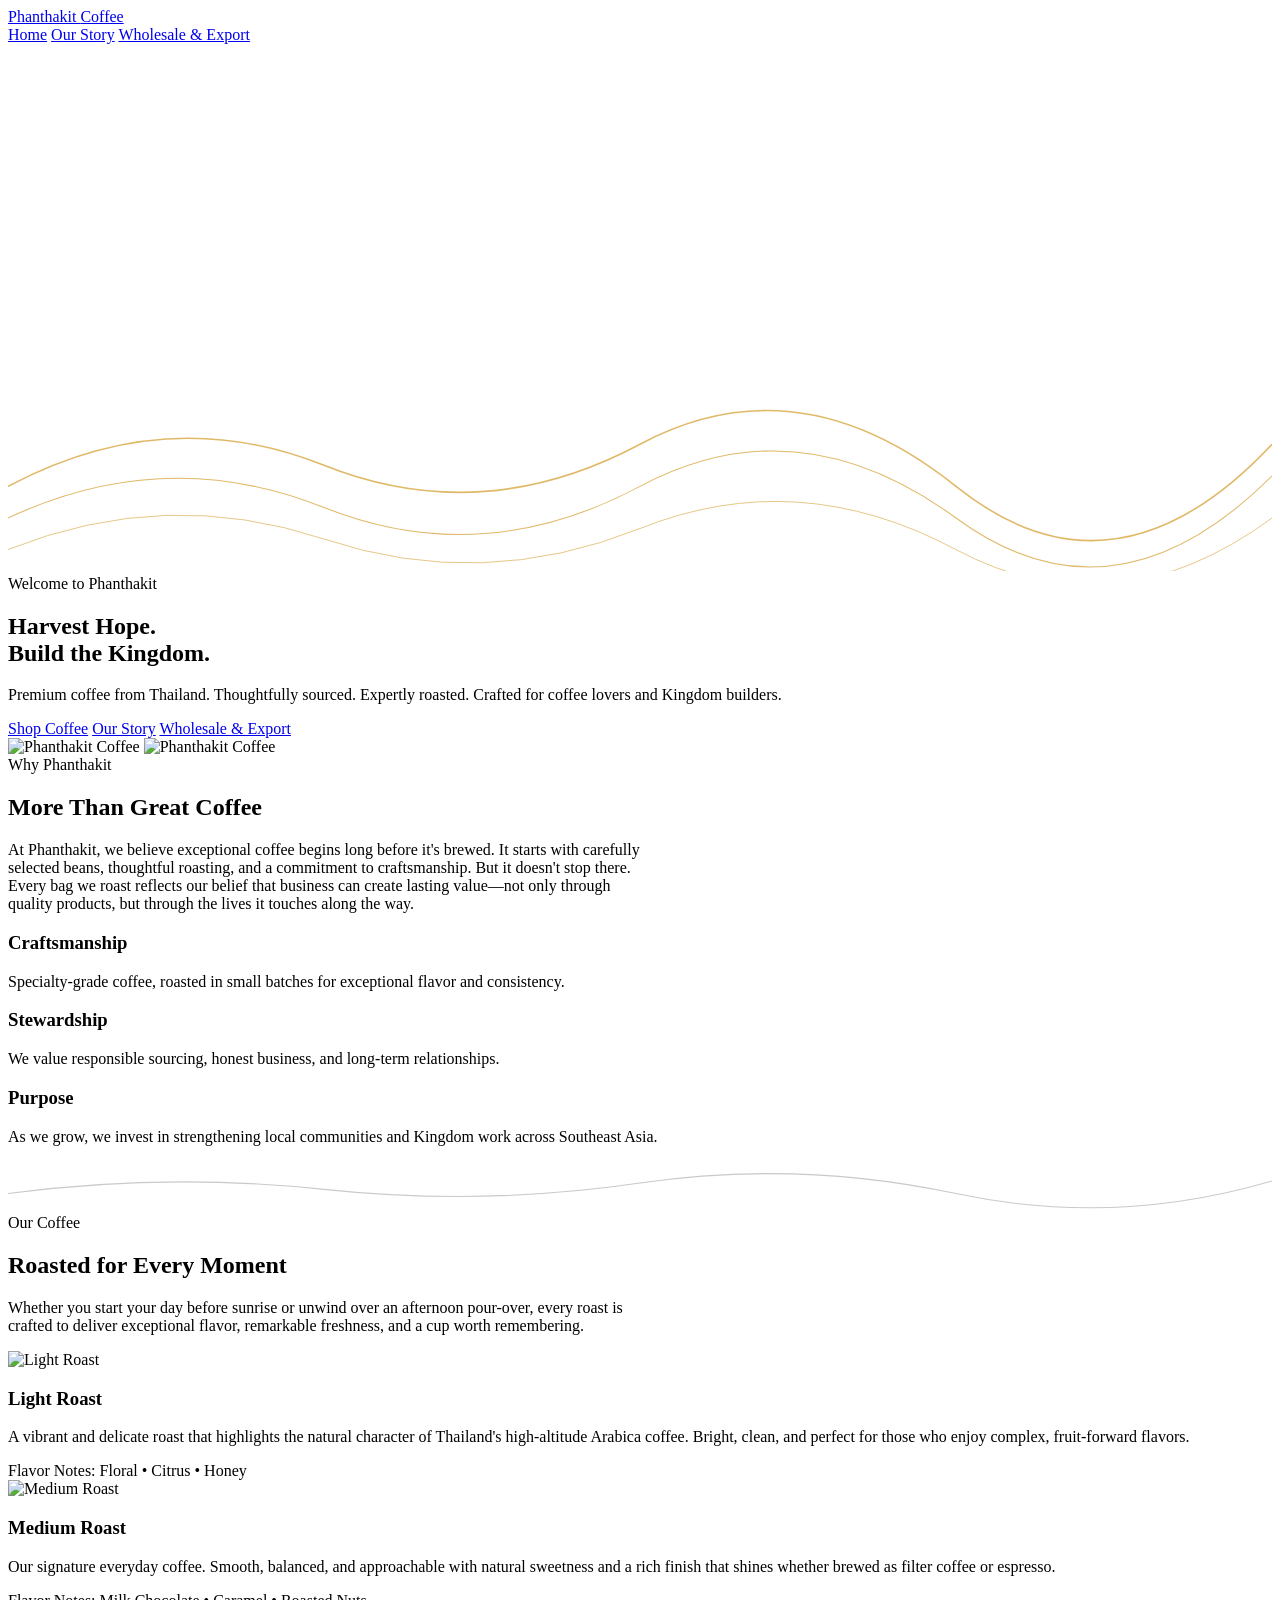
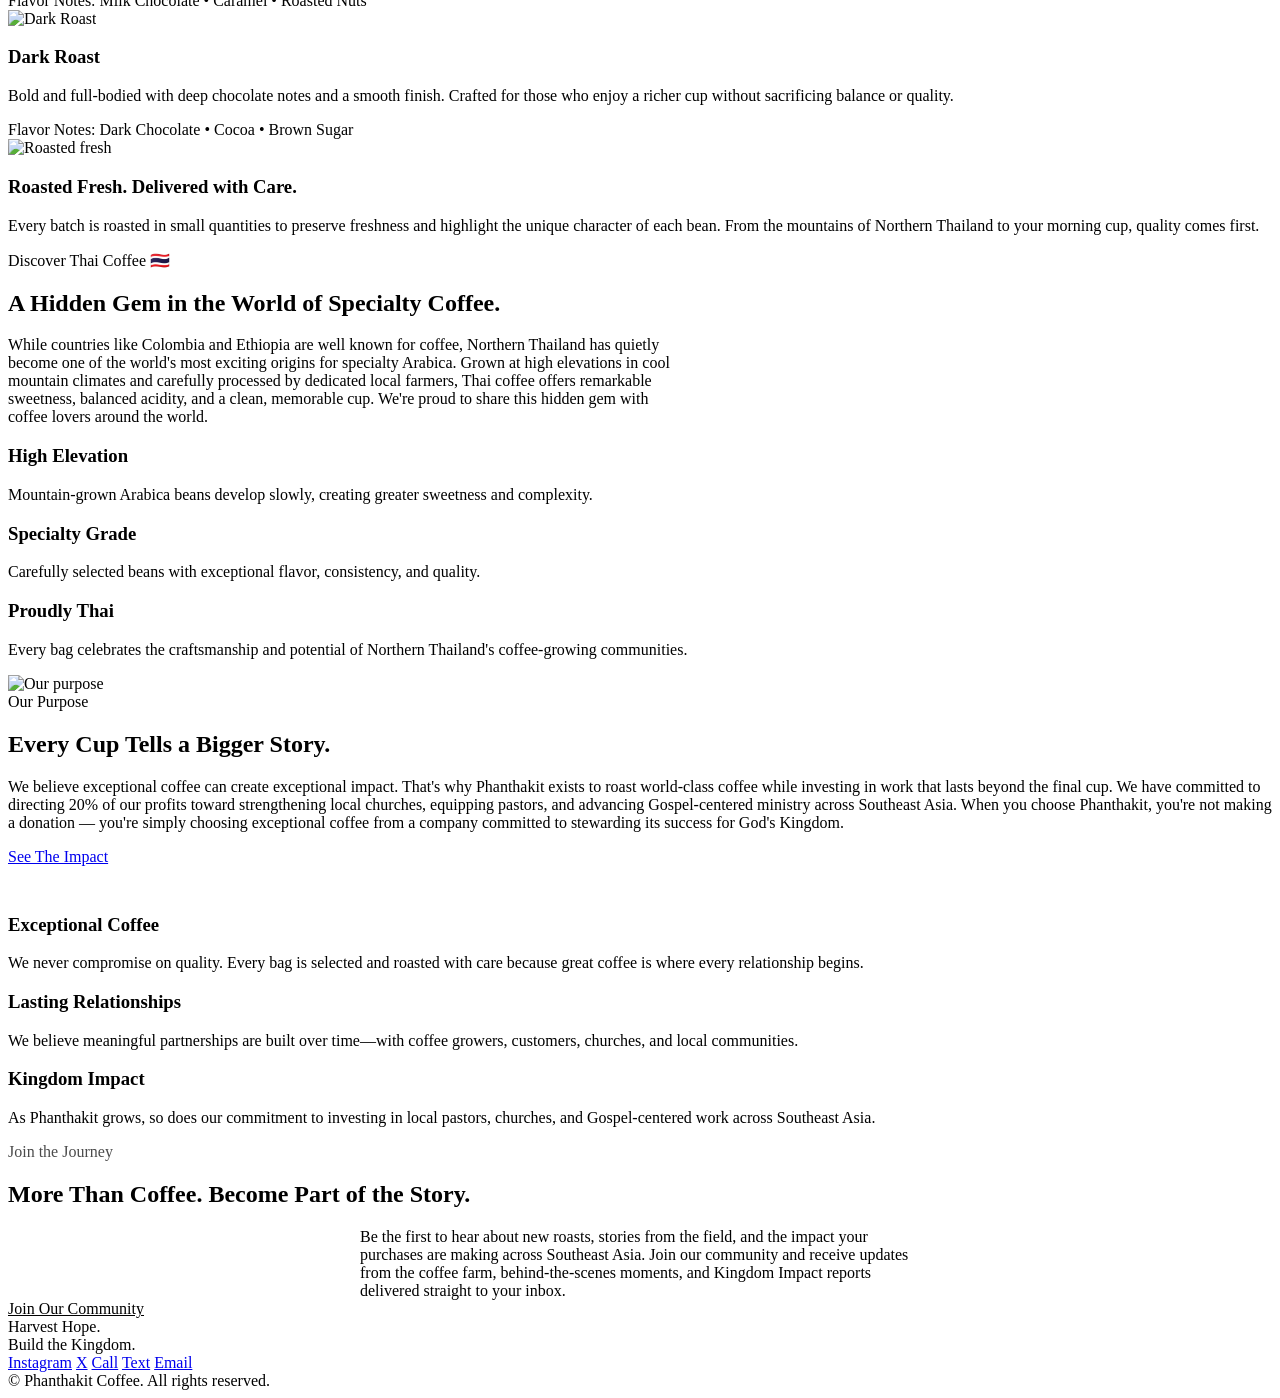
==== index.html @ d27e74a3 "Create index.html" ====
<!DOCTYPE html>
<html lang="en">
<head>
<meta charset="UTF-8">
<meta name="viewport" content="width=device-width, initial-scale=1.0">
<title>Phanthakit Coffee — Harvest Hope. Build the Kingdom.</title>
<meta name="description" content="A Chiangmai business built to support farmers, serve quality products and give back through missions.">
<link rel="stylesheet" href="style.css">
</head>
<body>

<header class="site-header">
  <div class="nav-inner">
    <a href="index.html" class="brand">Phanthakit <span>Coffee</span></a>
    <nav class="primary-nav">
      <a href="index.html" class="active">Home</a>
      <a href="story.html">Our Story</a>
      <a href="wholesale.html">Wholesale &amp; Export</a>
    </nav>
  </div>
</header>

<section class="hero">
  <svg class="hero-contours" viewBox="0 0 1200 500" preserveAspectRatio="none" aria-hidden="true">
    <path d="M0 420 Q150 340 300 400 T600 380 T900 420 T1200 380" fill="none" stroke="#e0b968" stroke-width="1.5"/>
    <path d="M0 450 Q150 380 300 440 T600 420 T900 450 T1200 410" fill="none" stroke="#e0b968" stroke-width="1"/>
    <path d="M0 480 Q150 420 300 470 T600 460 T900 480 T1200 450" fill="none" stroke="#e0b968" stroke-width="0.75"/>
  </svg>
  <div class="hero-inner">
    <span class="eyebrow">Welcome to Phanthakit</span>
    <h1>Harvest Hope.<br>Build the Kingdom.</h1>
    <p class="lede">Premium coffee from Thailand. Thoughtfully sourced. Expertly roasted. Crafted for coffee lovers and Kingdom builders.</p>
    <div class="btn-row">
      <a href="#" class="btn btn-primary">Shop Coffee</a>
      <a href="story.html" class="btn btn-outline">Our Story</a>
      <a href="wholesale.html" class="btn btn-outline">Wholesale &amp; Export</a>
    </div>
  </div>
</section>

<div class="hero-gallery">
  <img src="https://phanthakitcoffee.carrd.co/assets/images/image04.jpg?v=8a4a3885" alt="Phanthakit Coffee">
  <img src="https://phanthakitcoffee.carrd.co/assets/images/image03.jpg?v=8a4a3885" alt="Phanthakit Coffee">
</div>

<section class="section">
  <span class="eyebrow">Why Phanthakit</span>
  <h2>More Than Great Coffee</h2>
  <p style="max-width:640px">At Phanthakit, we believe exceptional coffee begins long before it's brewed. It starts with carefully selected beans, thoughtful roasting, and a commitment to craftsmanship. But it doesn't stop there. Every bag we roast reflects our belief that business can create lasting value&mdash;not only through quality products, but through the lives it touches along the way.</p>
  <div class="feature-grid">
    <div class="feature">
      <h3>Craftsmanship</h3>
      <p>Specialty-grade coffee, roasted in small batches for exceptional flavor and consistency.</p>
    </div>
    <div class="feature">
      <h3>Stewardship</h3>
      <p>We value responsible sourcing, honest business, and long-term relationships.</p>
    </div>
    <div class="feature">
      <h3>Purpose</h3>
      <p>As we grow, we invest in strengthening local communities and Kingdom work across Southeast Asia.</p>
    </div>
  </div>
</section>

<div class="contour-divider">
  <svg viewBox="0 0 1200 46" preserveAspectRatio="none" aria-hidden="true">
    <path d="M0 30 Q150 10 300 26 T600 20 T900 30 T1200 18" fill="none" stroke="#1f3328" stroke-width="1" opacity="0.25"/>
  </svg>
</div>

<section class="section--dark">
  <div class="inner">
    <span class="eyebrow">Our Coffee</span>
    <h2>Roasted for Every Moment</h2>
    <p style="max-width:640px">Whether you start your day before sunrise or unwind over an afternoon pour-over, every roast is crafted to deliver exceptional flavor, remarkable freshness, and a cup worth remembering.</p>

    <div class="roast-list">
      <div class="roast-card">
        <div class="roast-img"><img src="https://phanthakitcoffee.carrd.co/assets/images/image01.jpg?v=8a4a3885" alt="Light Roast"></div>
        <div>
          <h3>Light Roast</h3>
          <p>A vibrant and delicate roast that highlights the natural character of Thailand's high-altitude Arabica coffee. Bright, clean, and perfect for those who enjoy complex, fruit-forward flavors.</p>
          <span class="roast-notes">Flavor Notes: Floral &bull; Citrus &bull; Honey</span>
        </div>
      </div>

      <div class="roast-card">
        <div class="roast-img"><img src="https://phanthakitcoffee.carrd.co/assets/images/image02.jpg?v=8a4a3885" alt="Medium Roast"></div>
        <div>
          <h3>Medium Roast</h3>
          <p>Our signature everyday coffee. Smooth, balanced, and approachable with natural sweetness and a rich finish that shines whether brewed as filter coffee or espresso.</p>
          <span class="roast-notes">Flavor Notes: Milk Chocolate &bull; Caramel &bull; Roasted Nuts</span>
        </div>
      </div>

      <div class="roast-card">
        <div class="roast-img"><img src="https://phanthakitcoffee.carrd.co/assets/images/image06.jpg?v=8a4a3885" alt="Dark Roast"></div>
        <div>
          <h3>Dark Roast</h3>
          <p>Bold and full-bodied with deep chocolate notes and a smooth finish. Crafted for those who enjoy a richer cup without sacrificing balance or quality.</p>
          <span class="roast-notes">Flavor Notes: Dark Chocolate &bull; Cocoa &bull; Brown Sugar</span>
        </div>
      </div>
    </div>
  </div>
</section>

<section class="section media-block">
  <div class="media-block-img">
    <img src="https://phanthakitcoffee.carrd.co/assets/images/image07.jpg?v=8a4a3885" alt="Roasted fresh">
  </div>
  <div>
    <h3>Roasted Fresh. Delivered with Care.</h3>
    <p>Every batch is roasted in small quantities to preserve freshness and highlight the unique character of each bean. From the mountains of Northern Thailand to your morning cup, quality comes first.</p>
  </div>
</section>

<section class="section" style="background:var(--cream); border-radius:2px;">
  <span class="eyebrow">Discover Thai Coffee 🇹🇭</span>
  <h2>A Hidden Gem in the World of Specialty Coffee.</h2>
  <p style="max-width:680px">While countries like Colombia and Ethiopia are well known for coffee, Northern Thailand has quietly become one of the world's most exciting origins for specialty Arabica. Grown at high elevations in cool mountain climates and carefully processed by dedicated local farmers, Thai coffee offers remarkable sweetness, balanced acidity, and a clean, memorable cup. We're proud to share this hidden gem with coffee lovers around the world.</p>
  <div class="feature-grid">
    <div class="feature">
      <h3>High Elevation</h3>
      <p>Mountain-grown Arabica beans develop slowly, creating greater sweetness and complexity.</p>
    </div>
    <div class="feature">
      <h3>Specialty Grade</h3>
      <p>Carefully selected beans with exceptional flavor, consistency, and quality.</p>
    </div>
    <div class="feature">
      <h3>Proudly Thai</h3>
      <p>Every bag celebrates the craftsmanship and potential of Northern Thailand's coffee-growing communities.</p>
    </div>
  </div>
</section>

<section class="section--dark">
  <div class="inner media-block reverse">
    <div class="media-block-img">
      <img src="https://phanthakitcoffee.carrd.co/assets/images/image08.jpg?v=8a4a3885" alt="Our purpose">
    </div>
    <div>
      <span class="eyebrow">Our Purpose</span>
      <h2>Every Cup Tells a Bigger Story.</h2>
      <p>We believe exceptional coffee can create exceptional impact. That's why Phanthakit exists to roast world-class coffee while investing in work that lasts beyond the final cup. We have committed to directing 20% of our profits toward strengthening local churches, equipping pastors, and advancing Gospel-centered ministry across Southeast Asia. When you choose Phanthakit, you're not making a donation &mdash; you're simply choosing exceptional coffee from a company committed to stewarding its success for God's Kingdom.</p>
      <a href="#" class="btn btn-outline" style="margin-top:0.6rem;">See The Impact</a>
    </div>
  </div>
  <div class="inner feature-grid" style="margin-top:3rem;">
    <div class="feature">
      <h3>Exceptional Coffee</h3>
      <p>We never compromise on quality. Every bag is selected and roasted with care because great coffee is where every relationship begins.</p>
    </div>
    <div class="feature">
      <h3>Lasting Relationships</h3>
      <p>We believe meaningful partnerships are built over time&mdash;with coffee growers, customers, churches, and local communities.</p>
    </div>
    <div class="feature">
      <h3>Kingdom Impact</h3>
      <p>As Phanthakit grows, so does our commitment to investing in local pastors, churches, and Gospel-centered work across Southeast Asia.</p>
    </div>
  </div>
</section>

<section class="cta-banner">
  <span class="eyebrow" style="color:var(--forest-deep); opacity:0.7;">Join the Journey</span>
  <h2>More Than Coffee. Become Part of the Story.</h2>
  <p style="max-width:560px; margin:0 auto;">Be the first to hear about new roasts, stories from the field, and the impact your purchases are making across Southeast Asia. Join our community and receive updates from the coffee farm, behind-the-scenes moments, and Kingdom Impact reports delivered straight to your inbox.</p>
  <div class="btn-row">
    <a href="#" class="btn" style="background:var(--forest-deep); color:var(--text-light);">Join Our Community</a>
  </div>
</section>

<footer class="site-footer">
  <div class="footer-inner">
    <div class="footer-tagline">Harvest Hope.<br>Build the Kingdom.</div>
    <div class="footer-links">
      <a href="#" title="Instagram">Instagram</a>
      <a href="#" title="X">X</a>
      <a href="tel:0000000000" title="Call">Call</a>
      <a href="sms:0000000000" title="Text">Text</a>
      <a href="#" title="Email">Email</a>
    </div>
  </div>
  <div class="footer-bottom">&copy; Phanthakit Coffee. All rights reserved.</div>
</footer>

</body>
</html>
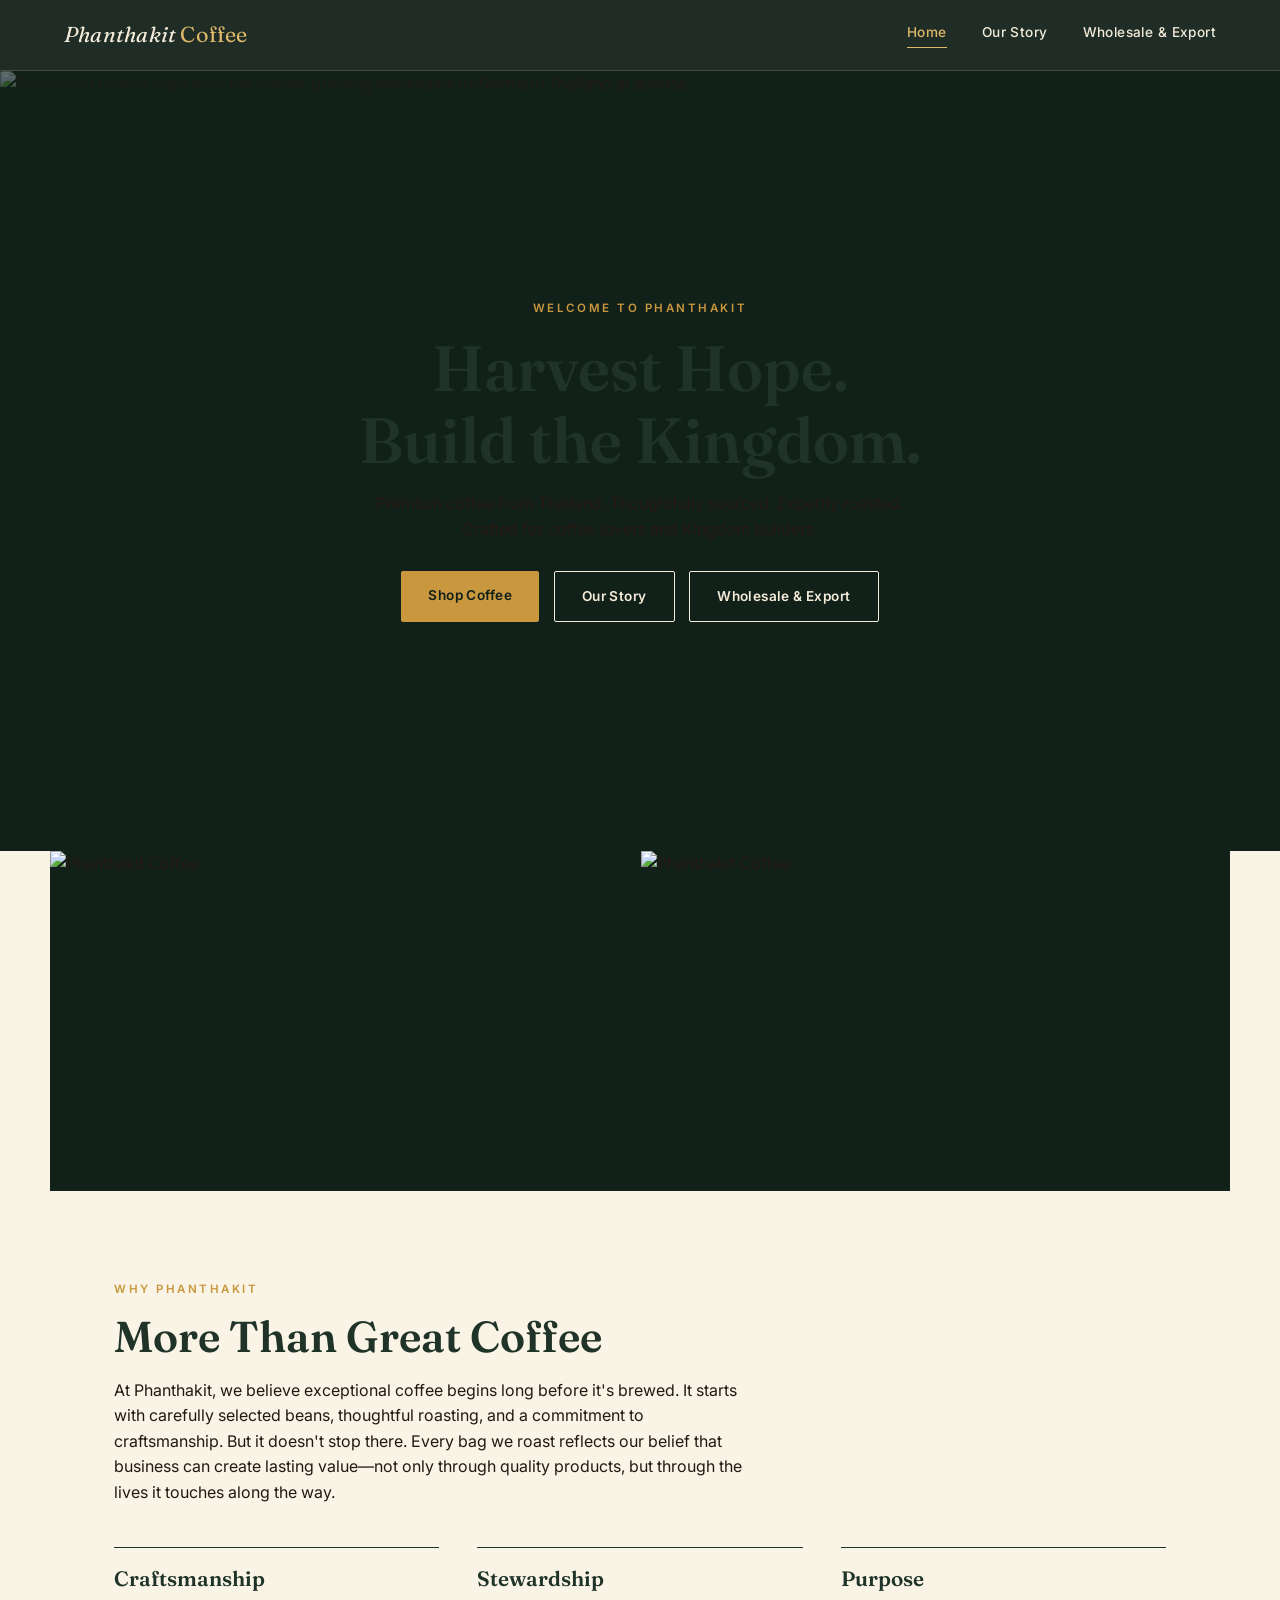
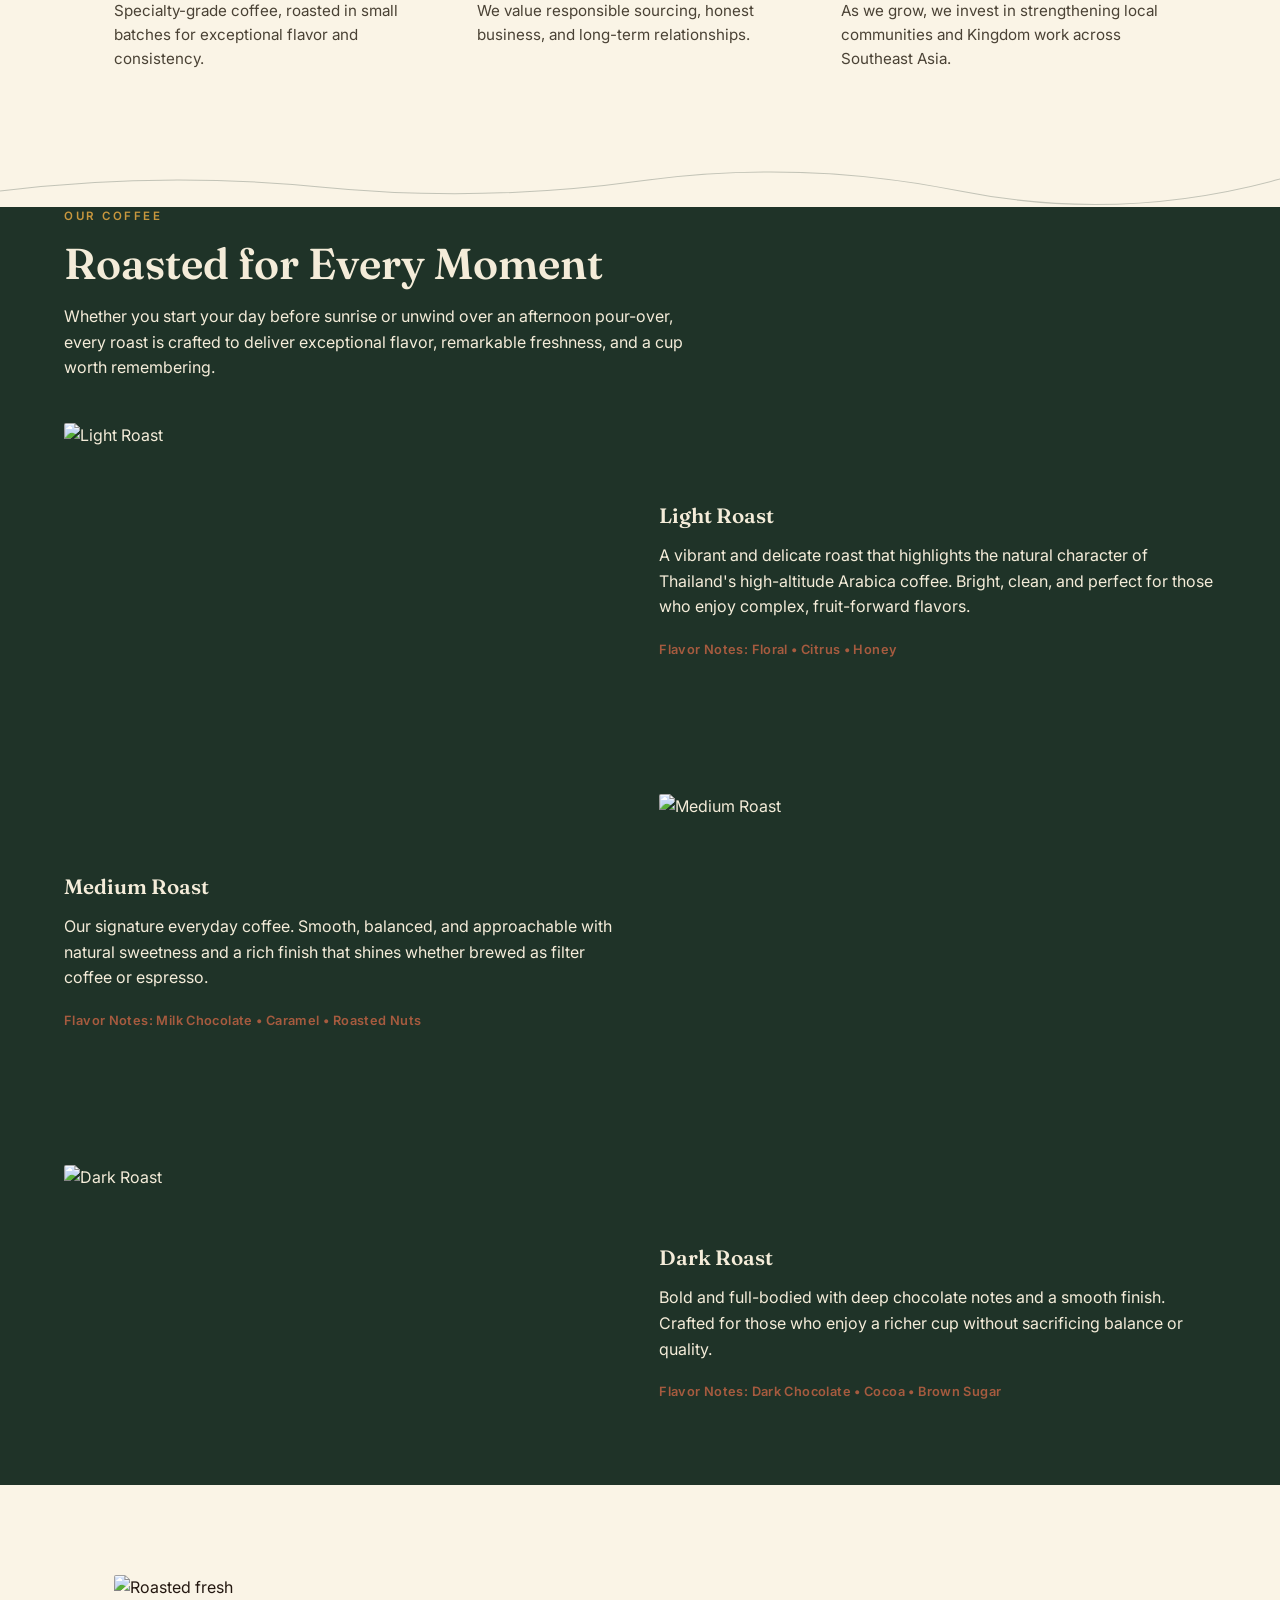
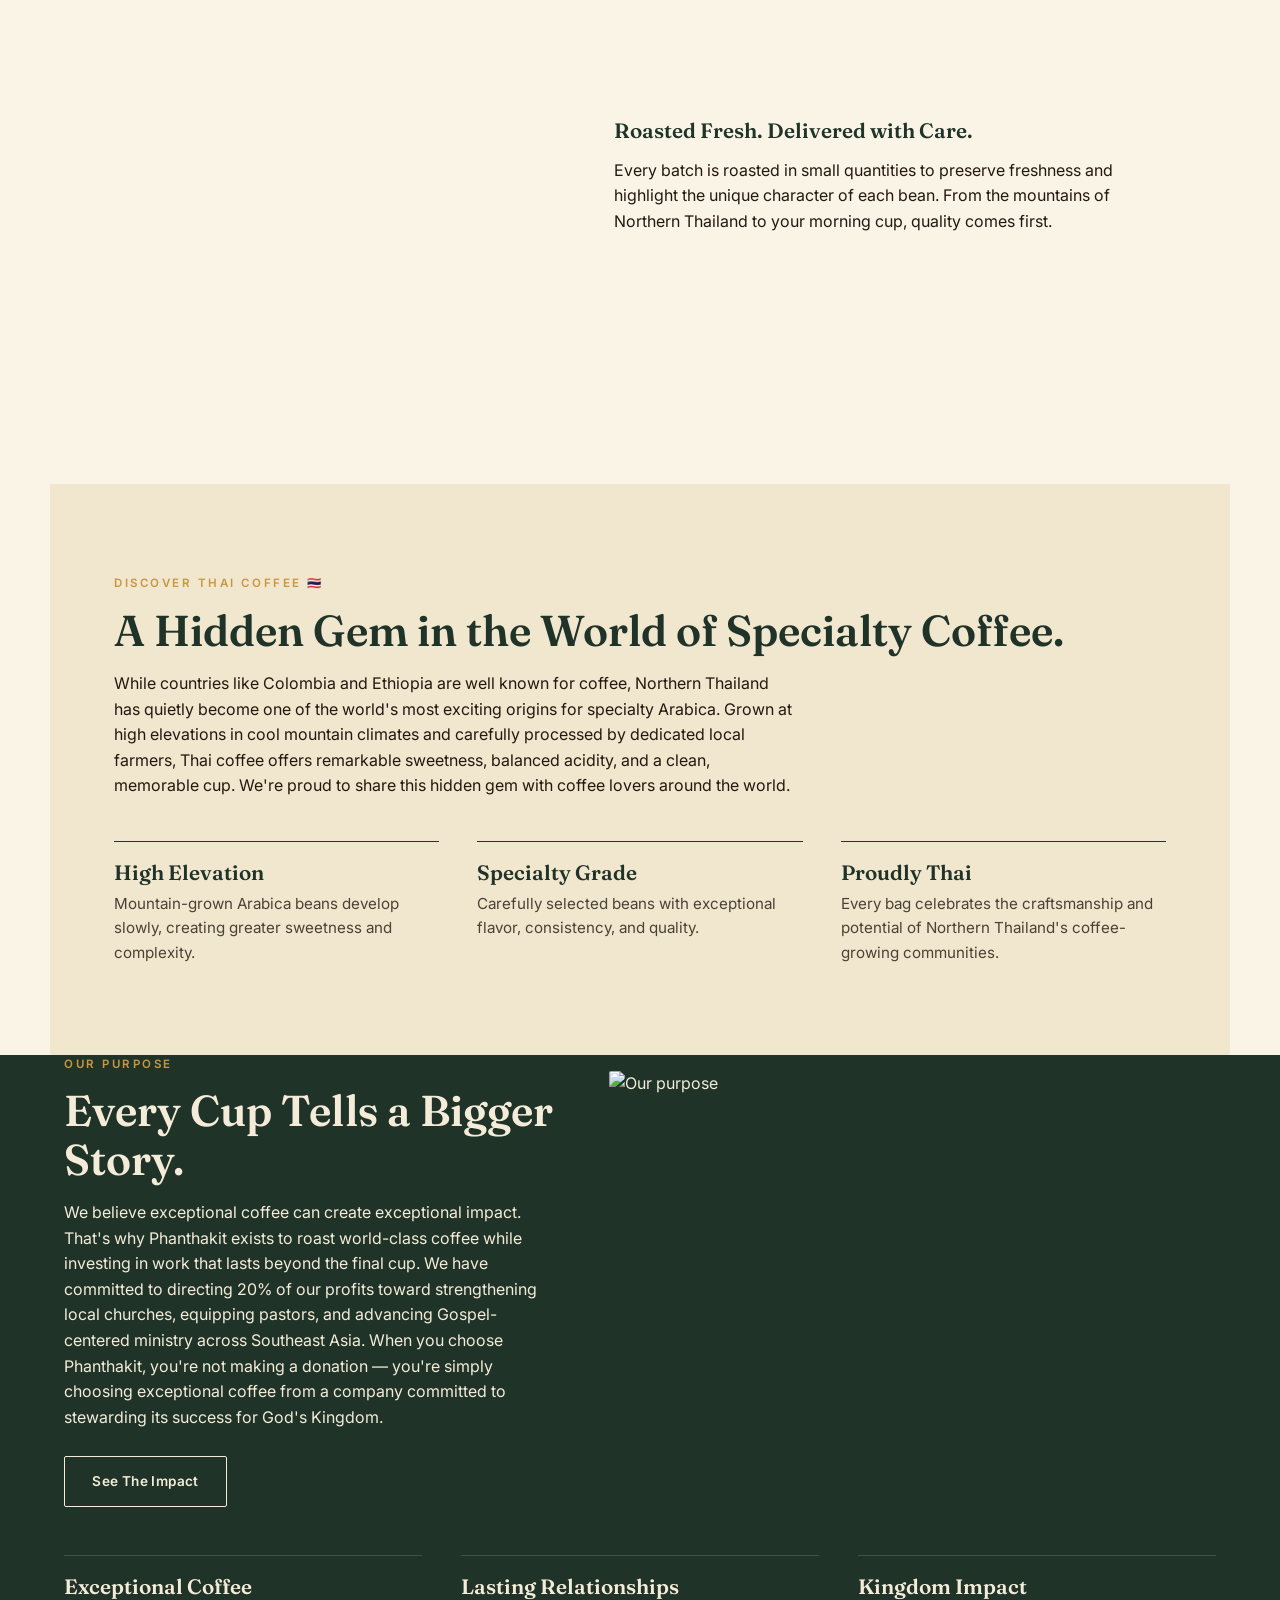
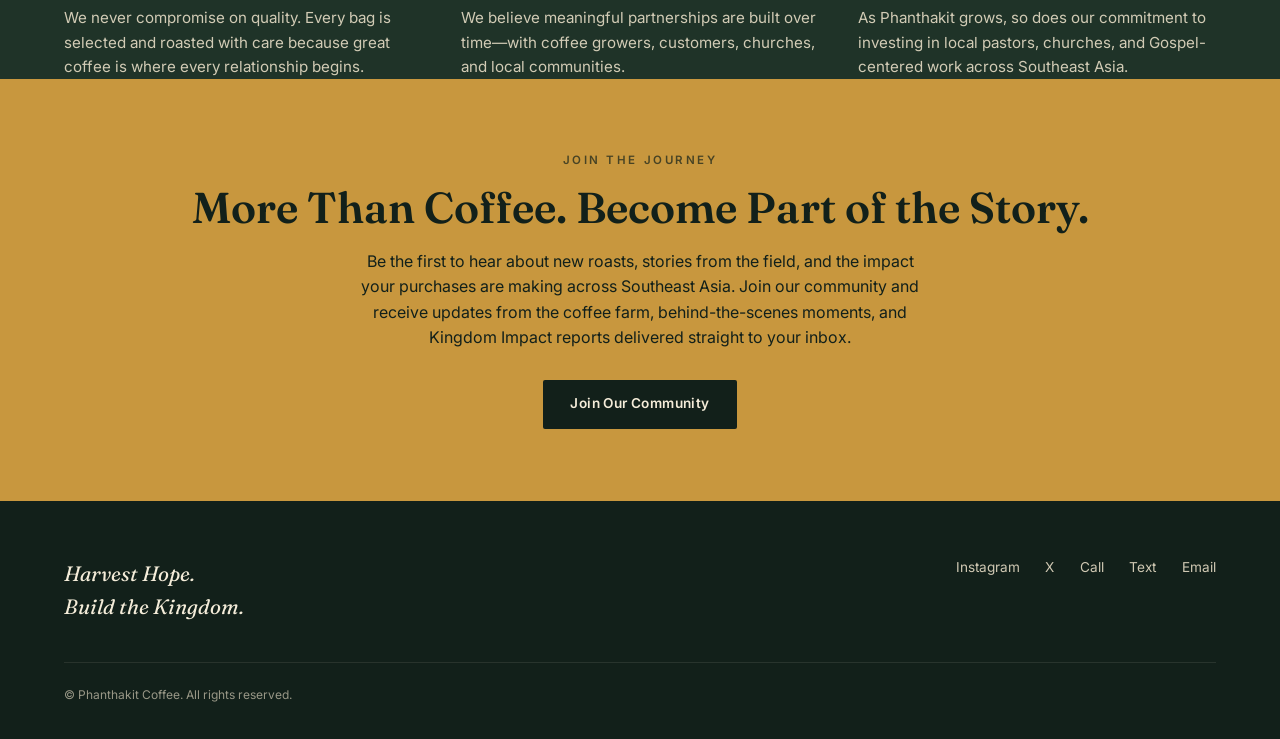
==== commit 58827774: "Add files via upload" ====
--- a/index.html
+++ b/index.html
@@ -20,13 +20,9 @@
   </div>
 </header>
 
-<section class="hero">
-  <svg class="hero-contours" viewBox="0 0 1200 500" preserveAspectRatio="none" aria-hidden="true">
-    <path d="M0 420 Q150 340 300 400 T600 380 T900 420 T1200 380" fill="none" stroke="#e0b968" stroke-width="1.5"/>
-    <path d="M0 450 Q150 380 300 440 T600 420 T900 450 T1200 410" fill="none" stroke="#e0b968" stroke-width="1"/>
-    <path d="M0 480 Q150 420 300 470 T600 460 T900 480 T1200 450" fill="none" stroke="#e0b968" stroke-width="0.75"/>
-  </svg>
-  <div class="hero-inner">
+<section class="hero-photo center">
+  <img class="hero-photo-bg" src="images/hero-home.jpg" alt="Phanthakit Coffee logo over the coffee-growing mountains of Northern Thailand at sunrise">
+  <div class="hero-photo-inner">
     <span class="eyebrow">Welcome to Phanthakit</span>
     <h1>Harvest Hope.<br>Build the Kingdom.</h1>
     <p class="lede">Premium coffee from Thailand. Thoughtfully sourced. Expertly roasted. Crafted for coffee lovers and Kingdom builders.</p>
--- a/style.css
+++ b/style.css
@@ -0,0 +1,357 @@
+/* ===========================================================
+   Phanthakit Coffee — shared stylesheet
+   Palette: highland forest green, temple gold, roasted clay
+   Signature motif: topographic mountain contour lines
+   (Northern Thailand's high-altitude growing regions)
+   =========================================================== */
+
+@import url('https://fonts.googleapis.com/css2?family=Fraunces:ital,opsz,wght@0,9..144,400;0,9..144,600;1,9..144,500&family=Inter:wght@400;500;600&display=swap');
+
+:root {
+  --forest: #1f3328;
+  --forest-deep: #12201a;
+  --gold: #c8973e;
+  --gold-soft: #e0b968;
+  --clay: #a65b3f;
+  --cream: #f1e6ce;
+  --cream-soft: #faf4e6;
+  --ink: #241811;
+  --text-light: #f4ecd9;
+  --line: rgba(244, 236, 217, 0.16);
+
+  --display: 'Fraunces', serif;
+  --body: 'Inter', system-ui, sans-serif;
+}
+
+* { box-sizing: border-box; }
+
+html { scroll-behavior: smooth; }
+
+body {
+  margin: 0;
+  font-family: var(--body);
+  background: var(--cream-soft);
+  color: var(--ink);
+  line-height: 1.6;
+}
+
+img { max-width: 100%; display: block; border-radius: 2px; }
+
+a { color: inherit; text-decoration: none; }
+
+.eyebrow {
+  font-family: var(--body);
+  font-size: 0.72rem;
+  letter-spacing: 0.22em;
+  text-transform: uppercase;
+  font-weight: 600;
+  color: var(--gold);
+  display: block;
+  margin-bottom: 0.9rem;
+}
+
+h1, h2, h3 {
+  font-family: var(--display);
+  font-weight: 600;
+  line-height: 1.12;
+  margin: 0 0 1rem;
+  color: var(--forest);
+}
+
+h1 { font-size: clamp(2.4rem, 5vw, 4.2rem); }
+h2 { font-size: clamp(1.9rem, 3.4vw, 2.7rem); }
+h3 { font-size: 1.3rem; }
+
+p { margin: 0 0 1rem; }
+
+.section {
+  padding: clamp(3.5rem, 7vw, 6.5rem) clamp(1.5rem, 6vw, 4rem);
+  max-width: 1180px;
+  margin: 0 auto;
+}
+
+.section--wide { max-width: 1320px; }
+
+.section--dark {
+  background: var(--forest);
+  color: var(--text-light);
+  max-width: none;
+  padding-left: clamp(1.5rem, 6vw, 4rem);
+  padding-right: clamp(1.5rem, 6vw, 4rem);
+}
+.section--dark h1, .section--dark h2, .section--dark h3 { color: var(--text-light); }
+.section--dark .inner { max-width: 1180px; margin: 0 auto; }
+
+/* ---------- Contour divider ---------- */
+.contour-divider {
+  height: 46px;
+  width: 100%;
+  background: var(--cream-soft);
+}
+.contour-divider svg { width: 100%; height: 100%; display: block; }
+.contour-divider.on-forest { background: var(--forest); }
+
+/* ---------- Header / nav ---------- */
+header.site-header {
+  position: sticky;
+  top: 0;
+  z-index: 40;
+  background: rgba(18, 32, 26, 0.94);
+  backdrop-filter: blur(6px);
+  border-bottom: 1px solid var(--line);
+}
+.nav-inner {
+  max-width: 1320px;
+  margin: 0 auto;
+  display: flex;
+  align-items: center;
+  justify-content: space-between;
+  padding: 1.1rem clamp(1.5rem, 6vw, 4rem);
+}
+.brand {
+  font-family: var(--display);
+  font-style: italic;
+  font-size: 1.35rem;
+  color: var(--text-light);
+  letter-spacing: 0.01em;
+}
+.brand span { color: var(--gold-soft); font-style: normal; }
+nav.primary-nav { display: flex; gap: clamp(1rem, 3vw, 2.2rem); }
+nav.primary-nav a {
+  font-size: 0.85rem;
+  font-weight: 500;
+  letter-spacing: 0.03em;
+  color: var(--text-light);
+  padding-bottom: 3px;
+  border-bottom: 1px solid transparent;
+  transition: border-color 0.2s ease, color 0.2s ease;
+}
+nav.primary-nav a:hover,
+nav.primary-nav a.active { color: var(--gold-soft); border-color: var(--gold-soft); }
+
+/* ---------- Buttons ---------- */
+.btn {
+  display: inline-block;
+  font-family: var(--body);
+  font-size: 0.85rem;
+  font-weight: 600;
+  letter-spacing: 0.03em;
+  padding: 0.85rem 1.7rem;
+  border-radius: 2px;
+  transition: transform 0.15s ease, background 0.15s ease, color 0.15s ease;
+}
+.btn-primary { background: var(--gold); color: var(--forest-deep); }
+.btn-primary:hover { background: var(--gold-soft); transform: translateY(-1px); }
+.btn-outline { border: 1px solid var(--text-light); color: var(--text-light); }
+.btn-outline:hover { background: var(--text-light); color: var(--forest-deep); }
+.btn-outline-dark { border: 1px solid var(--forest); color: var(--forest); }
+.btn-outline-dark:hover { background: var(--forest); color: var(--text-light); }
+.btn-row { display: flex; flex-wrap: wrap; gap: 0.9rem; margin-top: 1.8rem; }
+
+/* ---------- Hero ---------- */
+.hero {
+  position: relative;
+  background: var(--forest);
+  color: var(--text-light);
+  overflow: hidden;
+  padding: clamp(4.5rem, 10vw, 8rem) clamp(1.5rem, 6vw, 4rem) clamp(3rem, 6vw, 5rem);
+}
+.hero-contours {
+  position: absolute;
+  inset: 0;
+  opacity: 0.35;
+  pointer-events: none;
+}
+.hero-inner { position: relative; max-width: 780px; margin: 0 auto; text-align: center; }
+.hero p.lede { font-size: 1.1rem; max-width: 560px; margin: 0 auto 0.5rem; color: var(--cream); }
+.hero .btn-row { justify-content: center; }
+
+/* ---------- Photo hero (full-bleed image with overlay copy) ---------- */
+.hero-photo {
+  position: relative;
+  min-height: min(88vh, 780px);
+  display: flex;
+  align-items: center;
+  overflow: hidden;
+  background: var(--forest-deep);
+}
+.hero-photo img.hero-photo-bg {
+  position: absolute;
+  inset: 0;
+  width: 100%;
+  height: 100%;
+  object-fit: cover;
+  object-position: center 30%;
+}
+.hero-photo::after {
+  content: '';
+  position: absolute;
+  inset: 0;
+  background: linear-gradient(180deg, rgba(18,32,26,0.15) 0%, rgba(18,32,26,0.15) 45%, rgba(18,32,26,0.85) 100%),
+              linear-gradient(90deg, rgba(18,32,26,0.6) 0%, rgba(18,32,26,0.05) 55%);
+}
+.hero-photo-inner {
+  position: relative;
+  z-index: 1;
+  max-width: 1320px;
+  margin: 0 auto;
+  padding: clamp(2.5rem, 6vw, 4rem);
+  width: 100%;
+}
+.hero-photo-inner .lede { max-width: 560px; }
+.hero-photo.center .hero-photo-inner { text-align: center; margin: 0 auto; }
+.hero-photo.center .hero-photo-inner .lede { margin: 0 auto; }
+.hero-photo.center .btn-row { justify-content: center; }
+
+/* Full-bleed image hero where the photo already carries its own headline copy */
+.hero-image-only {
+  width: 100%;
+  overflow: hidden;
+  background: var(--forest-deep);
+}
+.hero-image-only img { width: 100%; height: auto; display: block; max-height: 640px; object-fit: cover; }
+
+.hero-gallery {
+  position: relative;
+  display: grid;
+  grid-template-columns: 1fr 1fr;
+  gap: 1px;
+  max-width: 1180px;
+  margin: 0 auto;
+  background: var(--forest-deep);
+}
+.hero-gallery img { width: 100%; height: 340px; object-fit: cover; border-radius: 0; }
+
+/* ---------- Feature grid ---------- */
+.feature-grid {
+  display: grid;
+  grid-template-columns: repeat(3, 1fr);
+  gap: 2.4rem;
+  margin-top: 2.6rem;
+}
+.feature-grid.two-col { grid-template-columns: repeat(2, 1fr); }
+.feature {
+  border-top: 1px solid var(--forest);
+  padding-top: 1.2rem;
+}
+.section--dark .feature { border-top-color: var(--line); }
+.feature h3 { margin-bottom: 0.5rem; }
+.feature p { color: #4a4235; font-size: 0.95rem; margin: 0; }
+.section--dark .feature p { color: var(--cream); opacity: 0.85; }
+
+/* ---------- Roast cards ---------- */
+.roast-list { display: flex; flex-direction: column; gap: 3.2rem; margin-top: 2.6rem; }
+.roast-card {
+  display: grid;
+  grid-template-columns: 1fr 1fr;
+  gap: 2.4rem;
+  align-items: center;
+}
+.roast-card:nth-child(even) .roast-img { order: 2; }
+.roast-img img { width: 100%; height: 320px; object-fit: cover; }
+.roast-notes {
+  font-family: var(--body);
+  font-size: 0.8rem;
+  letter-spacing: 0.03em;
+  color: var(--clay);
+  font-weight: 600;
+  margin-top: 0.6rem;
+}
+
+/* ---------- Two-col media block ---------- */
+.media-block {
+  display: grid;
+  grid-template-columns: 0.9fr 1.1fr;
+  gap: 3rem;
+  align-items: center;
+}
+.media-block.reverse .media-block-img { order: 2; }
+.media-block-img img { width: 100%; height: 420px; object-fit: cover; }
+blockquote {
+  font-family: var(--display);
+  font-style: italic;
+  font-size: 1.15rem;
+  color: var(--forest);
+  border-left: 3px solid var(--gold);
+  padding-left: 1.2rem;
+  margin: 1.6rem 0 0;
+}
+.section--dark blockquote { color: var(--text-light); border-left-color: var(--gold-soft); }
+blockquote cite { display: block; font-style: normal; font-size: 0.8rem; margin-top: 0.5rem; opacity: 0.7; }
+
+/* ---------- Impact list ---------- */
+.impact-list { list-style: none; margin: 1.8rem 0 0; padding: 0; display: grid; gap: 1.3rem; }
+.impact-list li { padding-left: 1.6rem; position: relative; }
+.impact-list li::before {
+  content: '';
+  position: absolute; left: 0; top: 0.5em;
+  width: 8px; height: 8px; border-radius: 50%;
+  background: var(--gold);
+}
+.impact-list strong { color: var(--forest); font-family: var(--display); font-weight: 600; }
+.section--dark .impact-list strong { color: var(--gold-soft); }
+
+/* ---------- CTA banner ---------- */
+.cta-banner {
+  background: var(--gold);
+  color: var(--forest-deep);
+  text-align: center;
+  padding: clamp(3rem, 6vw, 4.5rem) 2rem;
+}
+.cta-banner h2 { color: var(--forest-deep); }
+.cta-banner .btn-row { justify-content: center; }
+
+/* ---------- Footer ---------- */
+footer.site-footer {
+  background: var(--forest-deep);
+  color: var(--cream);
+  padding: 3.5rem clamp(1.5rem, 6vw, 4rem) 2.2rem;
+}
+.footer-inner {
+  max-width: 1180px;
+  margin: 0 auto;
+  display: flex;
+  justify-content: space-between;
+  align-items: flex-start;
+  flex-wrap: wrap;
+  gap: 2rem;
+}
+.footer-tagline {
+  font-family: var(--display);
+  font-style: italic;
+  font-size: 1.3rem;
+  color: var(--text-light);
+  max-width: 260px;
+}
+.footer-links { display: flex; gap: 1.6rem; flex-wrap: wrap; }
+.footer-links a { font-size: 0.85rem; opacity: 0.85; }
+.footer-links a:hover { opacity: 1; color: var(--gold-soft); }
+.footer-bottom {
+  max-width: 1180px; margin: 2.4rem auto 0; padding-top: 1.4rem;
+  border-top: 1px solid var(--line); font-size: 0.75rem; opacity: 0.6;
+}
+
+/* ---------- Full-width figure (self-contained infographic images) ---------- */
+.figure-full { max-width: 1180px; margin: 2.4rem auto 0; }
+.figure-full img { width: 100%; height: auto; border-radius: 3px; box-shadow: 0 12px 30px rgba(18,32,26,0.12); }
+
+/* ---------- Wholesale-specific ---------- */
+.stat-row { display: flex; gap: clamp(2rem, 6vw, 4.5rem); flex-wrap: wrap; margin-top: 2.4rem; }
+.stat { min-width: 140px; }
+.stat .num { font-family: var(--display); font-size: 2.4rem; color: var(--gold); display: block; }
+.stat .label { font-size: 0.82rem; color: var(--cream); opacity: 0.85; }
+
+/* ---------- Responsive ---------- */
+@media (max-width: 860px) {
+  nav.primary-nav { display: none; }
+  .feature-grid, .feature-grid.two-col { grid-template-columns: 1fr; gap: 1.8rem; }
+  .roast-card, .roast-card:nth-child(even) .roast-img { grid-template-columns: 1fr; order: initial; }
+  .media-block, .media-block.reverse .media-block-img { grid-template-columns: 1fr; order: initial; }
+  .media-block-img img { height: 280px; }
+  .hero-gallery { grid-template-columns: 1fr; }
+}
+
+@media (prefers-reduced-motion: reduce) {
+  html { scroll-behavior: auto; }
+  .btn { transition: none; }
+}
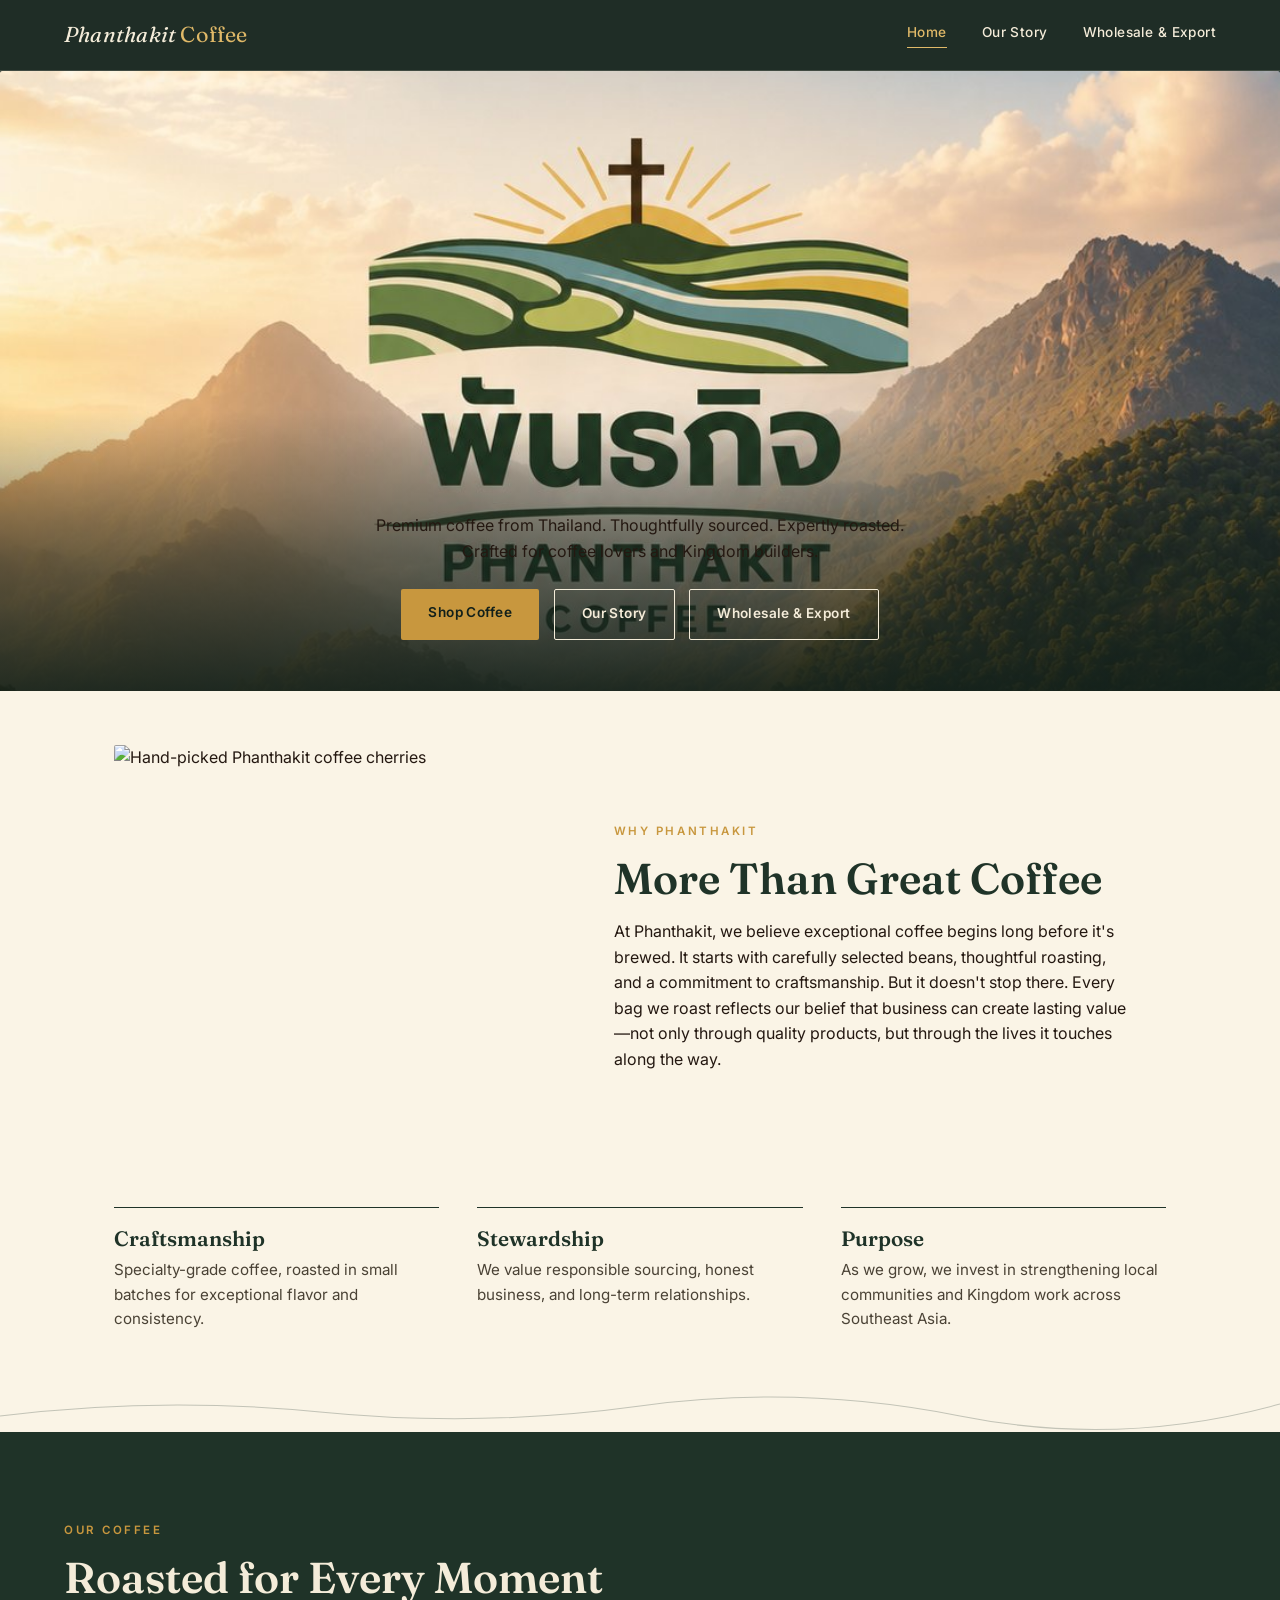
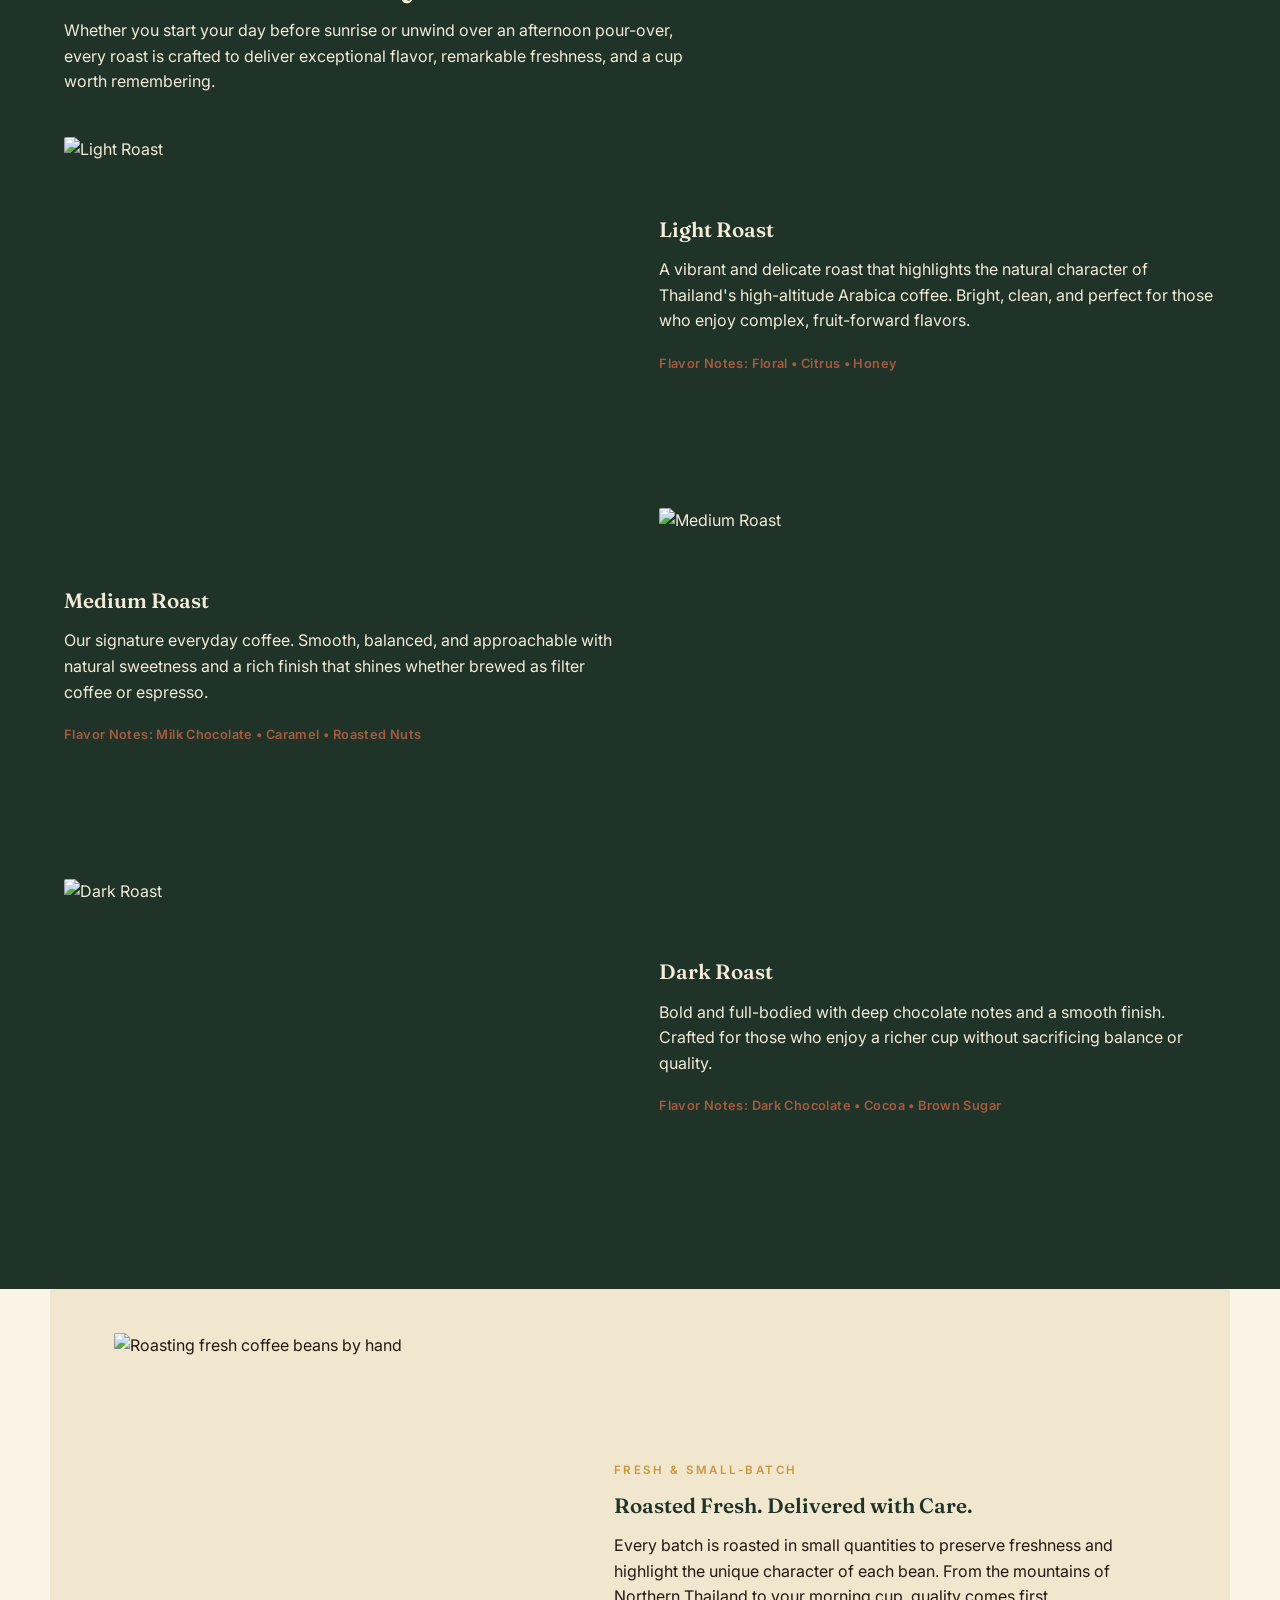
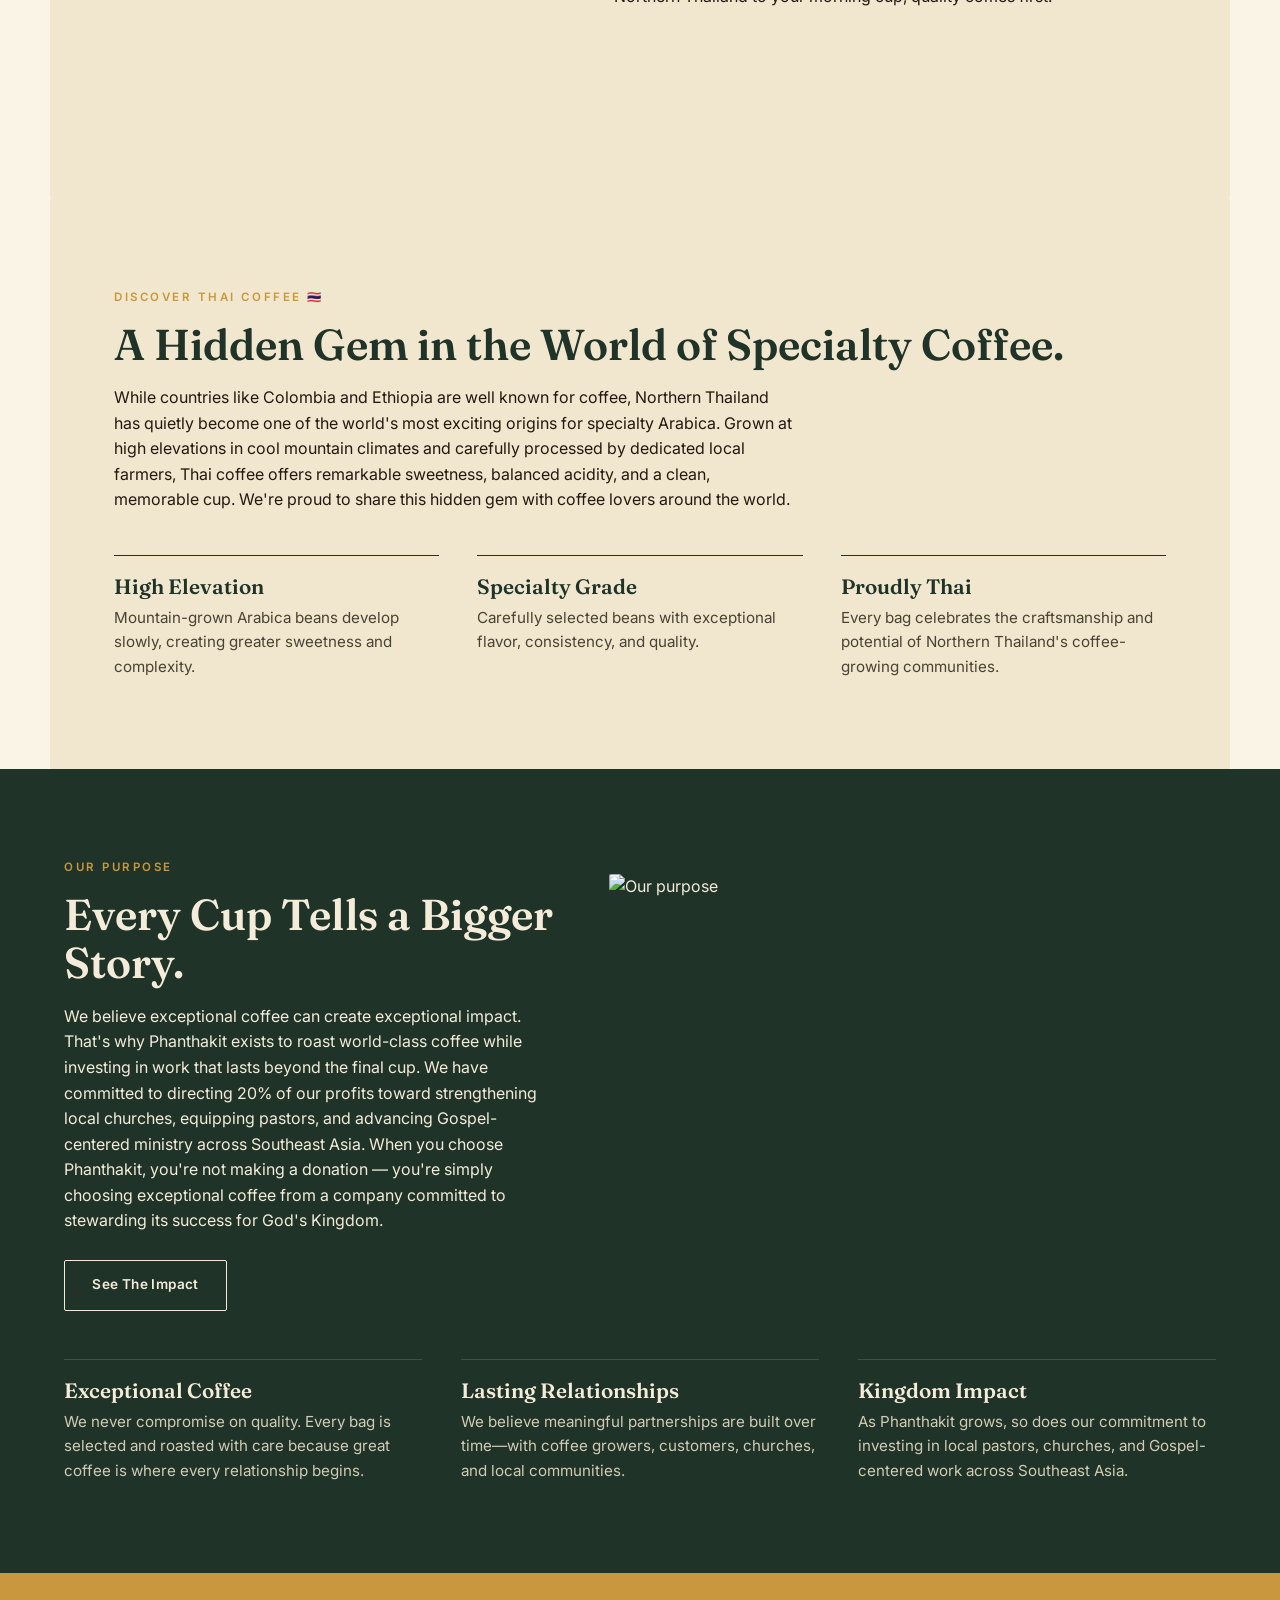
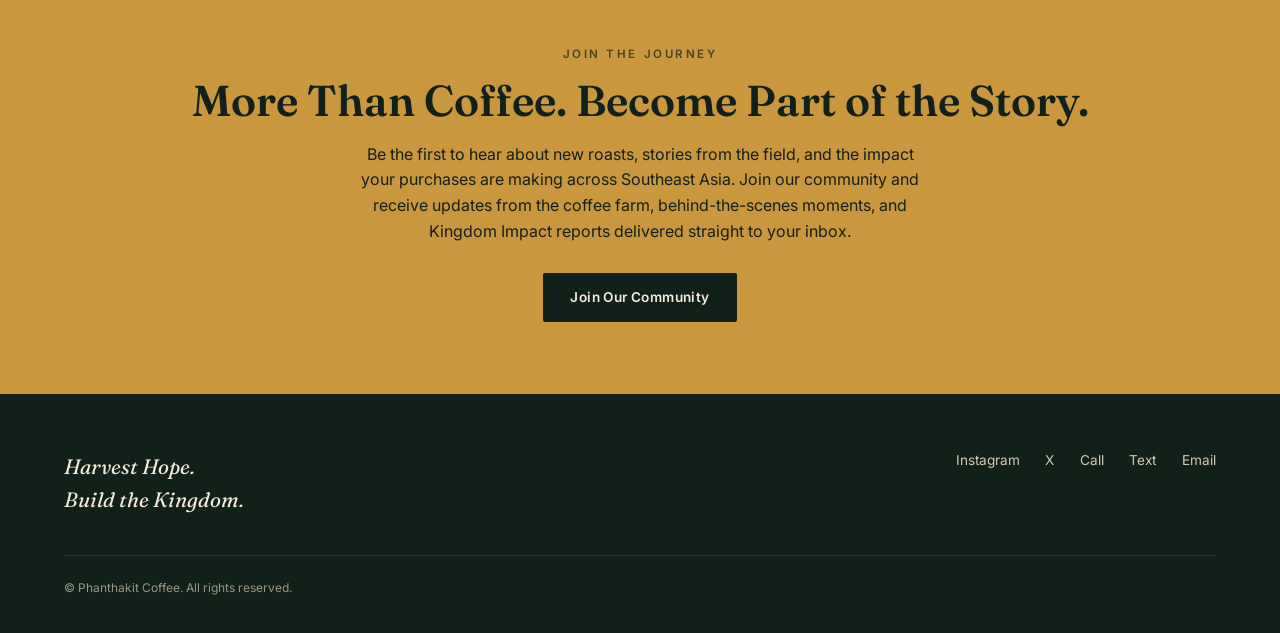
==== commit c4a890fc: "Add files via upload" ====
--- a/index.html
+++ b/index.html
@@ -23,8 +23,6 @@
 <section class="hero-photo center">
   <img class="hero-photo-bg" src="images/hero-home.jpg" alt="Phanthakit Coffee logo over the coffee-growing mountains of Northern Thailand at sunrise">
   <div class="hero-photo-inner">
-    <span class="eyebrow">Welcome to Phanthakit</span>
-    <h1>Harvest Hope.<br>Build the Kingdom.</h1>
     <p class="lede">Premium coffee from Thailand. Thoughtfully sourced. Expertly roasted. Crafted for coffee lovers and Kingdom builders.</p>
     <div class="btn-row">
       <a href="#" class="btn btn-primary">Shop Coffee</a>
@@ -34,15 +32,17 @@
   </div>
 </section>
 
-<div class="hero-gallery">
-  <img src="https://phanthakitcoffee.carrd.co/assets/images/image04.jpg?v=8a4a3885" alt="Phanthakit Coffee">
-  <img src="https://phanthakitcoffee.carrd.co/assets/images/image03.jpg?v=8a4a3885" alt="Phanthakit Coffee">
-</div>
-
-<section class="section">
-  <span class="eyebrow">Why Phanthakit</span>
-  <h2>More Than Great Coffee</h2>
-  <p style="max-width:640px">At Phanthakit, we believe exceptional coffee begins long before it's brewed. It starts with carefully selected beans, thoughtful roasting, and a commitment to craftsmanship. But it doesn't stop there. Every bag we roast reflects our belief that business can create lasting value&mdash;not only through quality products, but through the lives it touches along the way.</p>
+<section class="section" style="padding-top:3.4rem; padding-bottom:3.4rem;">
+  <div class="media-block">
+    <div class="media-block-img">
+      <img src="https://phanthakitcoffee.carrd.co/assets/images/image03.jpg?v=8a4a3885" alt="Hand-picked Phanthakit coffee cherries">
+    </div>
+    <div>
+      <span class="eyebrow">Why Phanthakit</span>
+      <h2>More Than Great Coffee</h2>
+      <p style="max-width:520px">At Phanthakit, we believe exceptional coffee begins long before it's brewed. It starts with carefully selected beans, thoughtful roasting, and a commitment to craftsmanship. But it doesn't stop there. Every bag we roast reflects our belief that business can create lasting value&mdash;not only through quality products, but through the lives it touches along the way.</p>
+    </div>
+  </div>
   <div class="feature-grid">
     <div class="feature">
       <h3>Craftsmanship</h3>
@@ -82,7 +82,7 @@
       </div>
 
       <div class="roast-card">
-        <div class="roast-img"><img src="https://phanthakitcoffee.carrd.co/assets/images/image02.jpg?v=8a4a3885" alt="Medium Roast"></div>
+        <div class="roast-img"><img src="https://phanthakitcoffee.carrd.co/assets/images/image07.jpg?v=8a4a3885" alt="Medium Roast"></div>
         <div>
           <h3>Medium Roast</h3>
           <p>Our signature everyday coffee. Smooth, balanced, and approachable with natural sweetness and a rich finish that shines whether brewed as filter coffee or espresso.</p>
@@ -102,13 +102,16 @@
   </div>
 </section>
 
-<section class="section media-block">
-  <div class="media-block-img">
-    <img src="https://phanthakitcoffee.carrd.co/assets/images/image07.jpg?v=8a4a3885" alt="Roasted fresh">
-  </div>
-  <div>
-    <h3>Roasted Fresh. Delivered with Care.</h3>
-    <p>Every batch is roasted in small quantities to preserve freshness and highlight the unique character of each bean. From the mountains of Northern Thailand to your morning cup, quality comes first.</p>
+<section class="section" style="background:var(--cream); border-radius:2px; padding-top:2.8rem; padding-bottom:2.8rem;">
+  <div class="media-block">
+    <div class="media-block-img">
+      <img src="images/roast-machine.jpg" alt="Roasting fresh coffee beans by hand">
+    </div>
+    <div>
+      <span class="eyebrow">Fresh &amp; Small-Batch</span>
+      <h3>Roasted Fresh. Delivered with Care.</h3>
+      <p>Every batch is roasted in small quantities to preserve freshness and highlight the unique character of each bean. From the mountains of Northern Thailand to your morning cup, quality comes first.</p>
+    </div>
   </div>
 </section>
 
--- a/style.css
+++ b/style.css
@@ -76,6 +76,8 @@
   background: var(--forest);
   color: var(--text-light);
   max-width: none;
+  padding-top: clamp(3.5rem, 7vw, 6.5rem);
+  padding-bottom: clamp(3.5rem, 7vw, 6.5rem);
   padding-left: clamp(1.5rem, 6vw, 4rem);
   padding-right: clamp(1.5rem, 6vw, 4rem);
 }
@@ -169,9 +171,9 @@
 /* ---------- Photo hero (full-bleed image with overlay copy) ---------- */
 .hero-photo {
   position: relative;
-  min-height: min(88vh, 780px);
+  min-height: min(78vh, 620px);
   display: flex;
-  align-items: center;
+  align-items: flex-end;
   overflow: hidden;
   background: var(--forest-deep);
 }
@@ -181,24 +183,24 @@
   width: 100%;
   height: 100%;
   object-fit: cover;
-  object-position: center 30%;
+  object-position: center 38%;
 }
 .hero-photo::after {
   content: '';
   position: absolute;
   inset: 0;
-  background: linear-gradient(180deg, rgba(18,32,26,0.15) 0%, rgba(18,32,26,0.15) 45%, rgba(18,32,26,0.85) 100%),
-              linear-gradient(90deg, rgba(18,32,26,0.6) 0%, rgba(18,32,26,0.05) 55%);
+  background: linear-gradient(180deg, rgba(18,32,26,0) 0%, rgba(18,32,26,0) 55%, rgba(18,32,26,0.55) 78%, rgba(18,32,26,0.92) 100%);
 }
 .hero-photo-inner {
   position: relative;
   z-index: 1;
   max-width: 1320px;
   margin: 0 auto;
-  padding: clamp(2.5rem, 6vw, 4rem);
+  padding: 0 clamp(1.5rem, 6vw, 4rem) clamp(2.2rem, 5vw, 3.2rem);
   width: 100%;
 }
-.hero-photo-inner .lede { max-width: 560px; }
+.hero-photo-inner .lede { max-width: 560px; margin-bottom: 0; }
+.hero-photo-inner .btn-row { margin-top: 1.5rem; }
 .hero-photo.center .hero-photo-inner { text-align: center; margin: 0 auto; }
 .hero-photo.center .hero-photo-inner .lede { margin: 0 auto; }
 .hero-photo.center .btn-row { justify-content: center; }
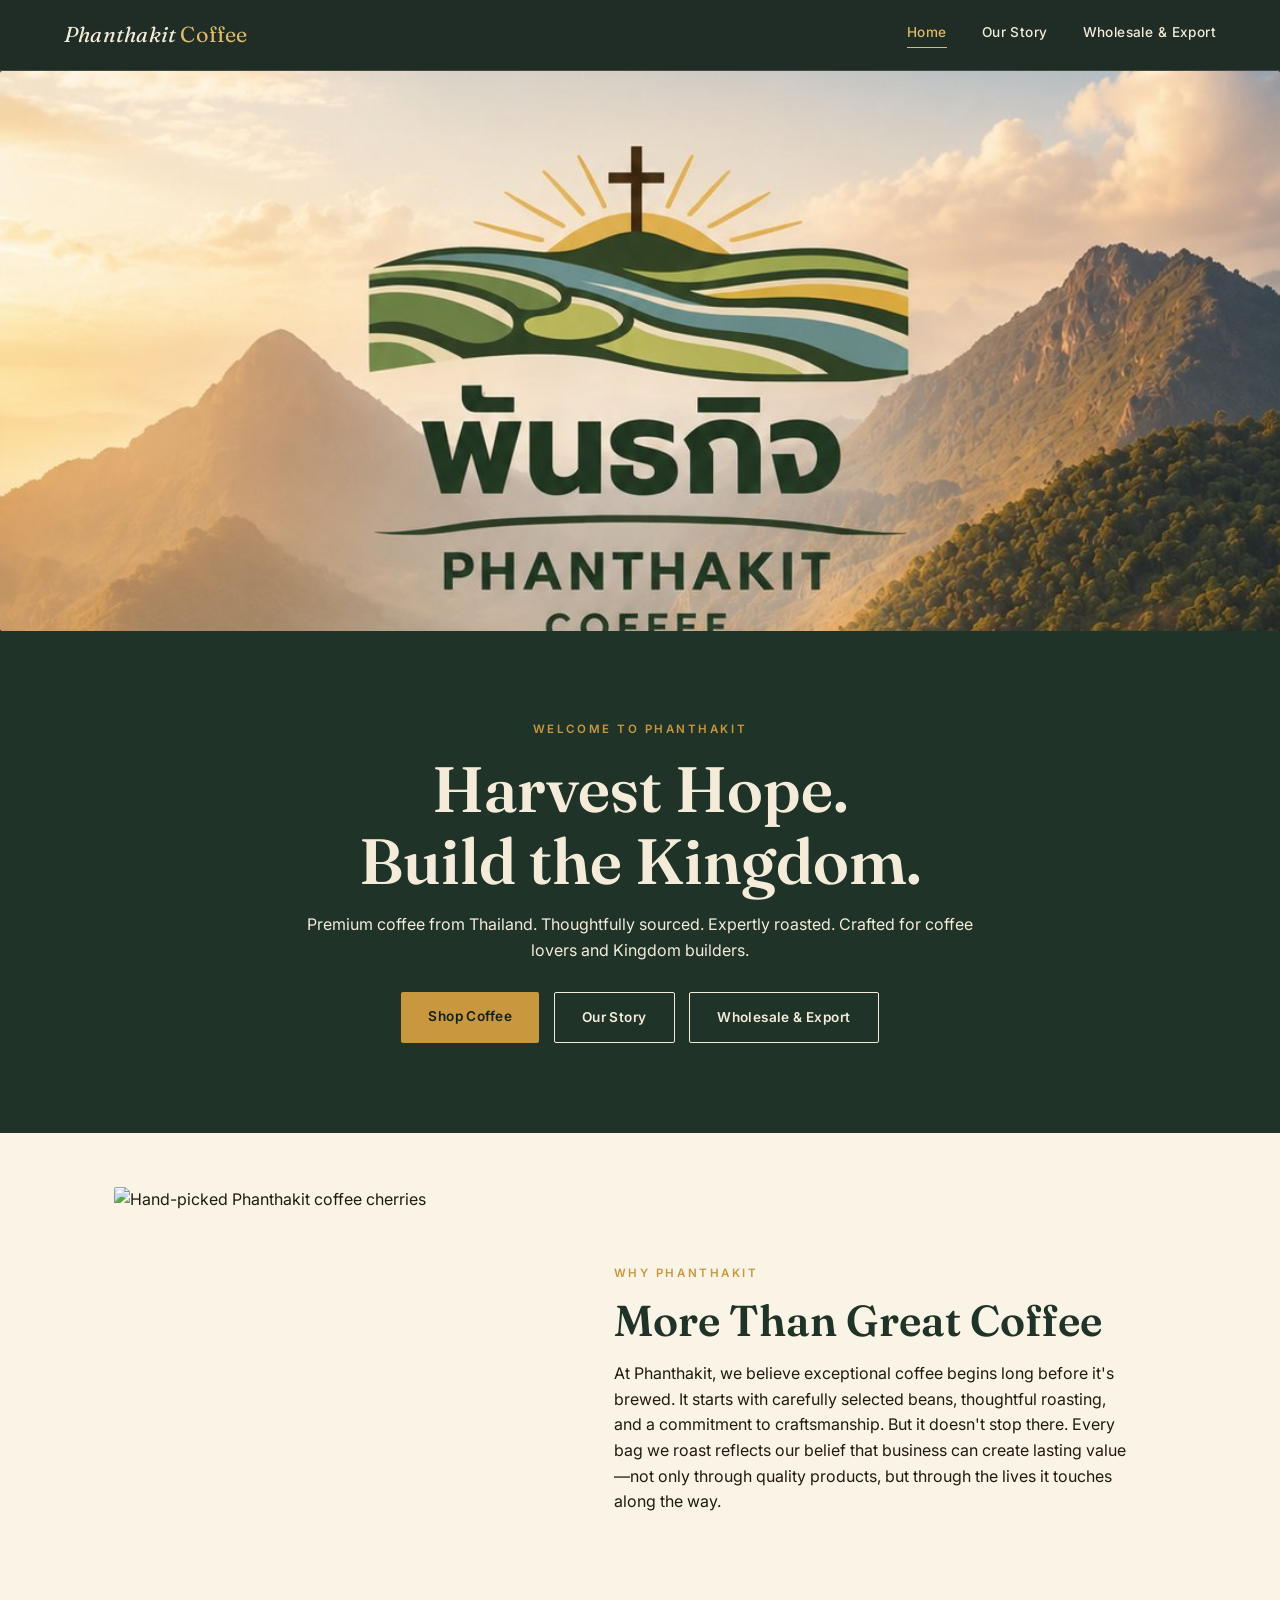
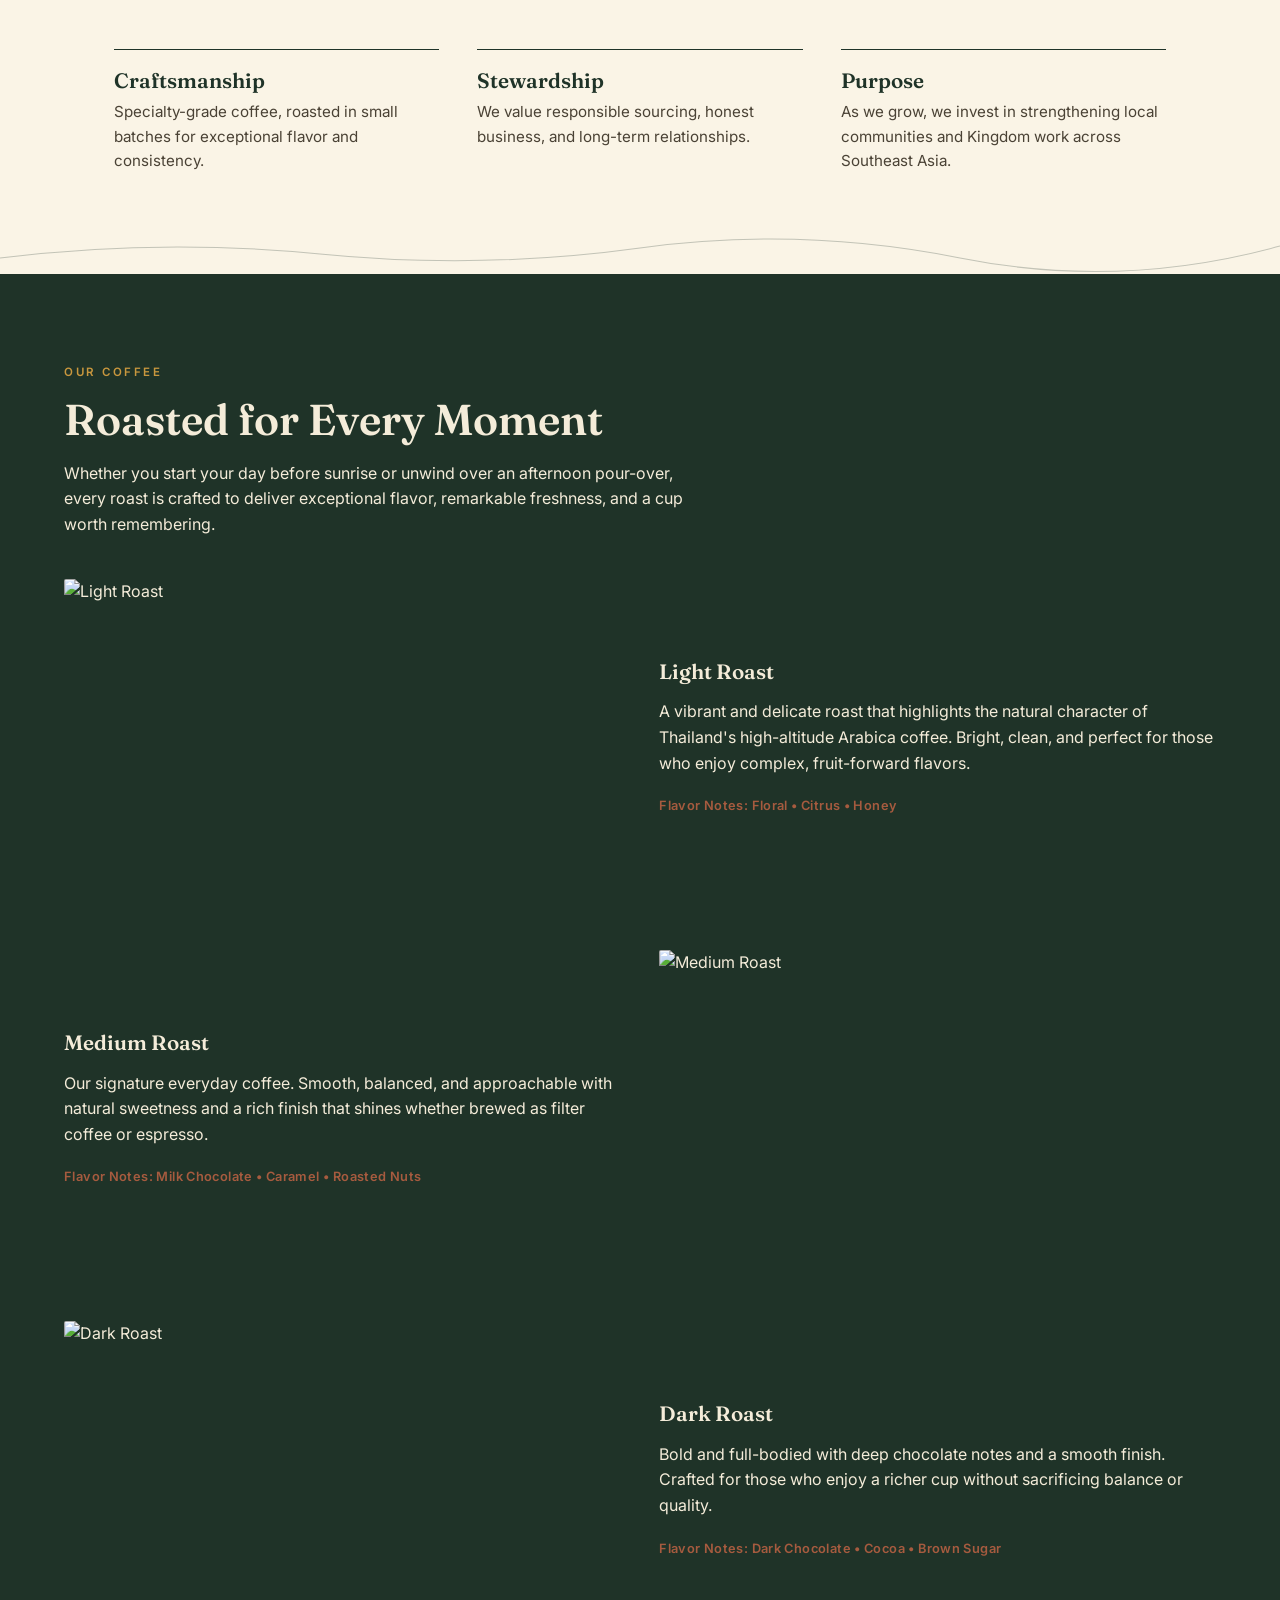
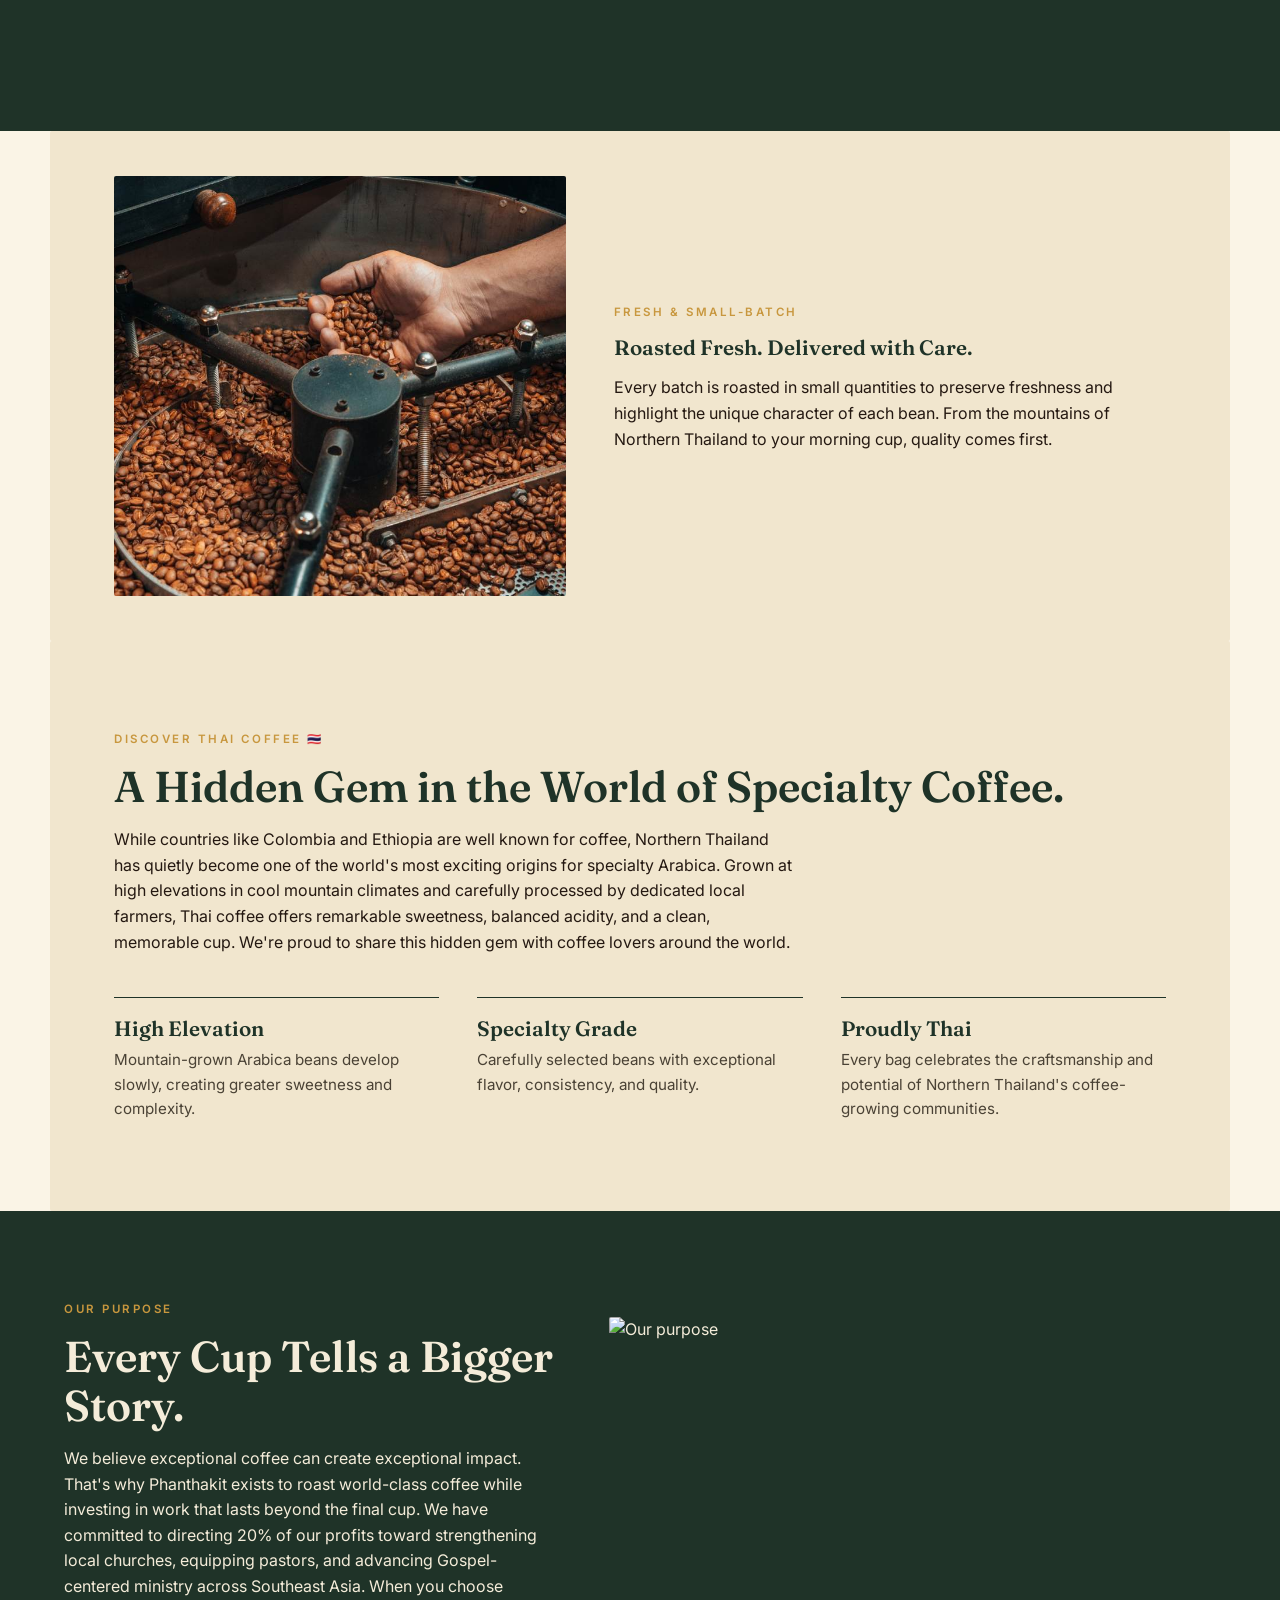
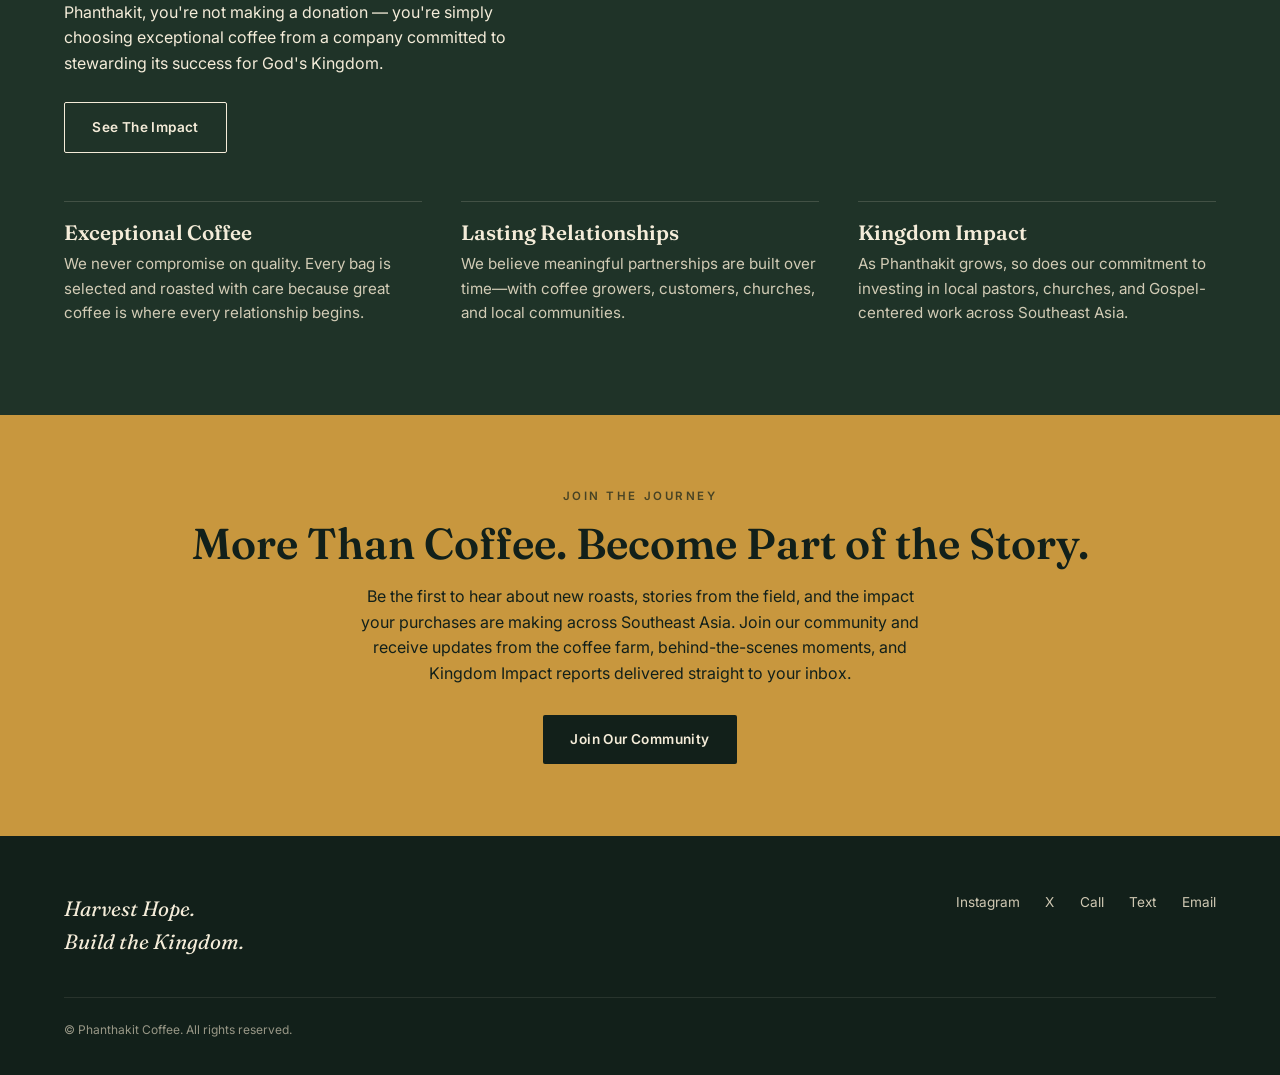
==== commit 29d9636b: "Add files via upload" ====
--- a/index.html
+++ b/index.html
@@ -20,11 +20,16 @@
   </div>
 </header>
 
-<section class="hero-photo center">
-  <img class="hero-photo-bg" src="images/hero-home.jpg" alt="Phanthakit Coffee logo over the coffee-growing mountains of Northern Thailand at sunrise">
-  <div class="hero-photo-inner">
-    <p class="lede">Premium coffee from Thailand. Thoughtfully sourced. Expertly roasted. Crafted for coffee lovers and Kingdom builders.</p>
-    <div class="btn-row">
+<div class="hero-image-only">
+  <img src="images/hero-home.jpg" alt="Phanthakit Coffee logo over the coffee-growing mountains of Northern Thailand at sunrise">
+</div>
+
+<section class="section--dark" style="text-align:center;">
+  <div class="inner" style="max-width:700px; margin-left:auto; margin-right:auto;">
+    <span class="eyebrow">Welcome to Phanthakit</span>
+    <h1>Harvest Hope.<br>Build the Kingdom.</h1>
+    <p class="lede" style="margin:0 auto;">Premium coffee from Thailand. Thoughtfully sourced. Expertly roasted. Crafted for coffee lovers and Kingdom builders.</p>
+    <div class="btn-row" style="justify-content:center;">
       <a href="#" class="btn btn-primary">Shop Coffee</a>
       <a href="story.html" class="btn btn-outline">Our Story</a>
       <a href="wholesale.html" class="btn btn-outline">Wholesale &amp; Export</a>
--- a/style.css
+++ b/style.css
@@ -211,7 +211,10 @@
   overflow: hidden;
   background: var(--forest-deep);
 }
-.hero-image-only img { width: 100%; height: auto; display: block; max-height: 640px; object-fit: cover; }
+.hero-image-only img { width: 100%; height: auto; display: block; max-height: 560px; object-fit: cover; object-position: center 35%; }
+@media (max-width: 640px) {
+  .hero-image-only img { max-height: 380px; }
+}
 
 .hero-gallery {
   position: relative;
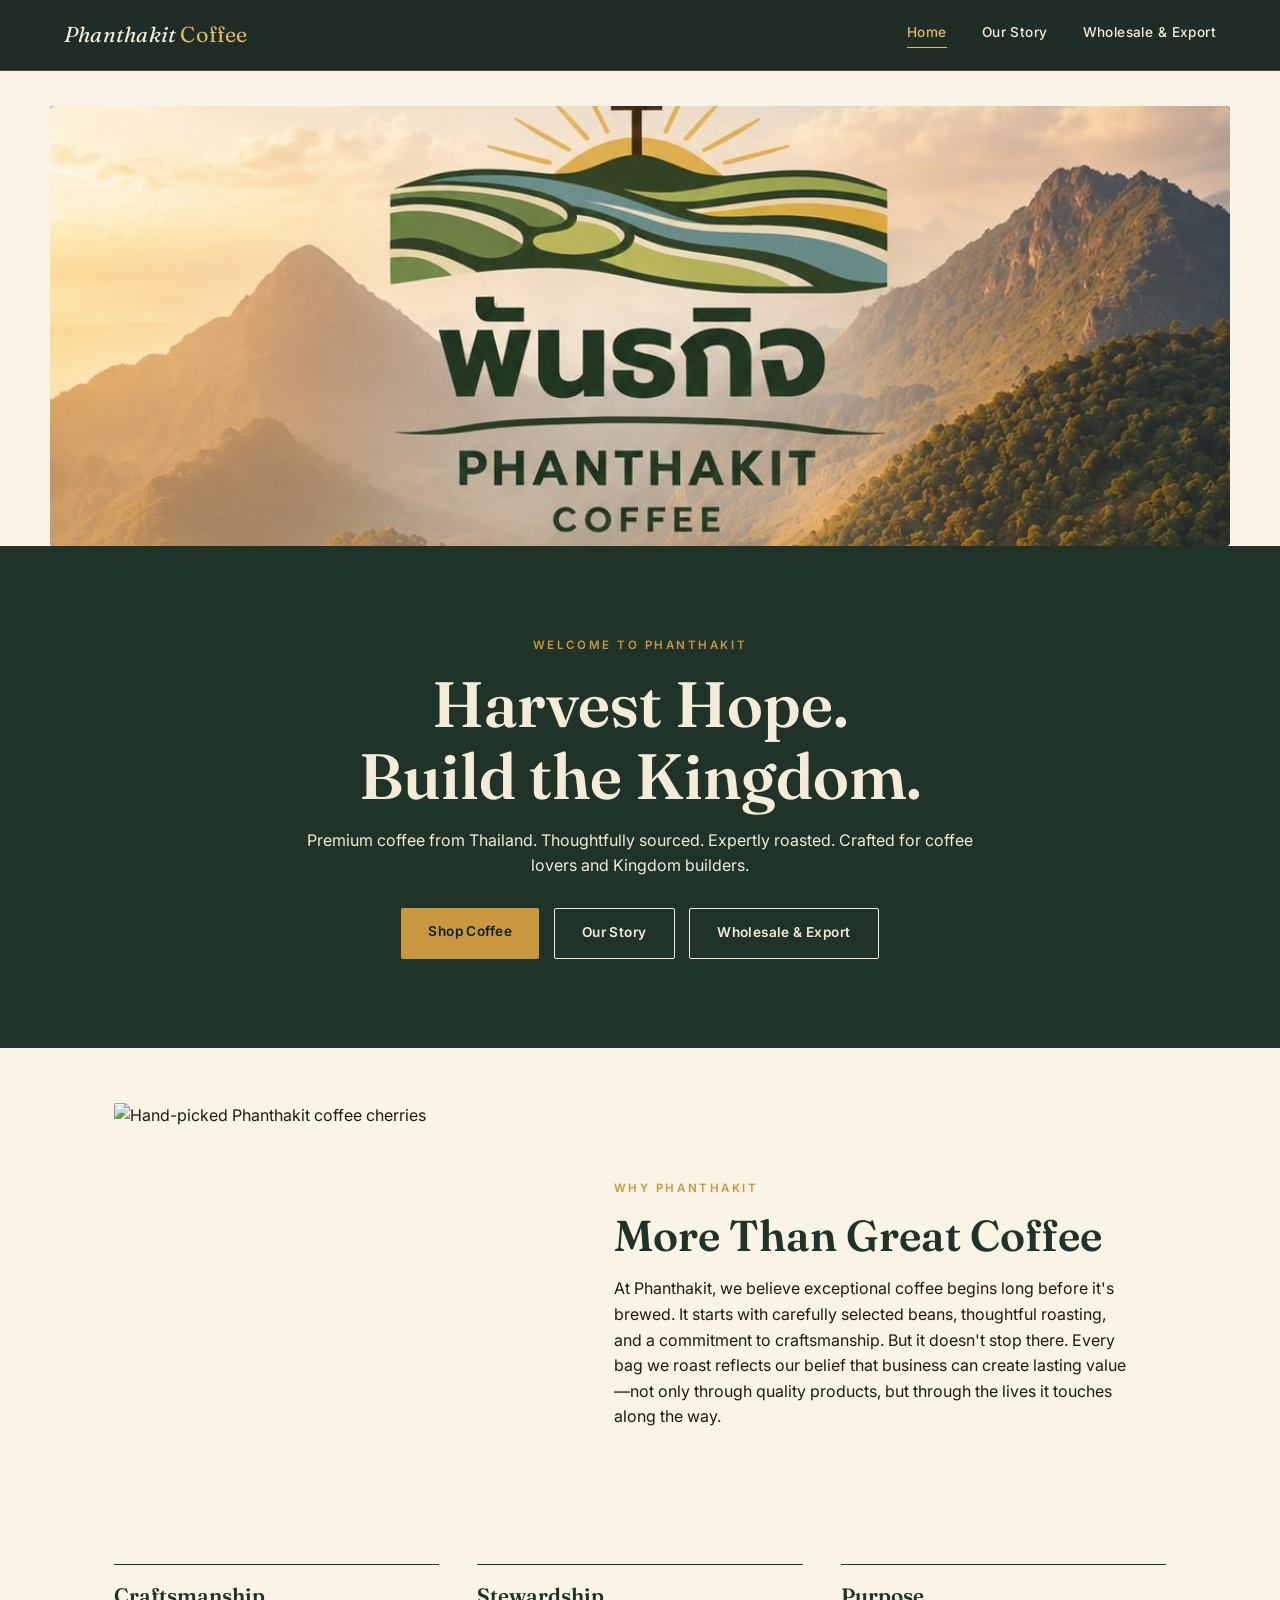
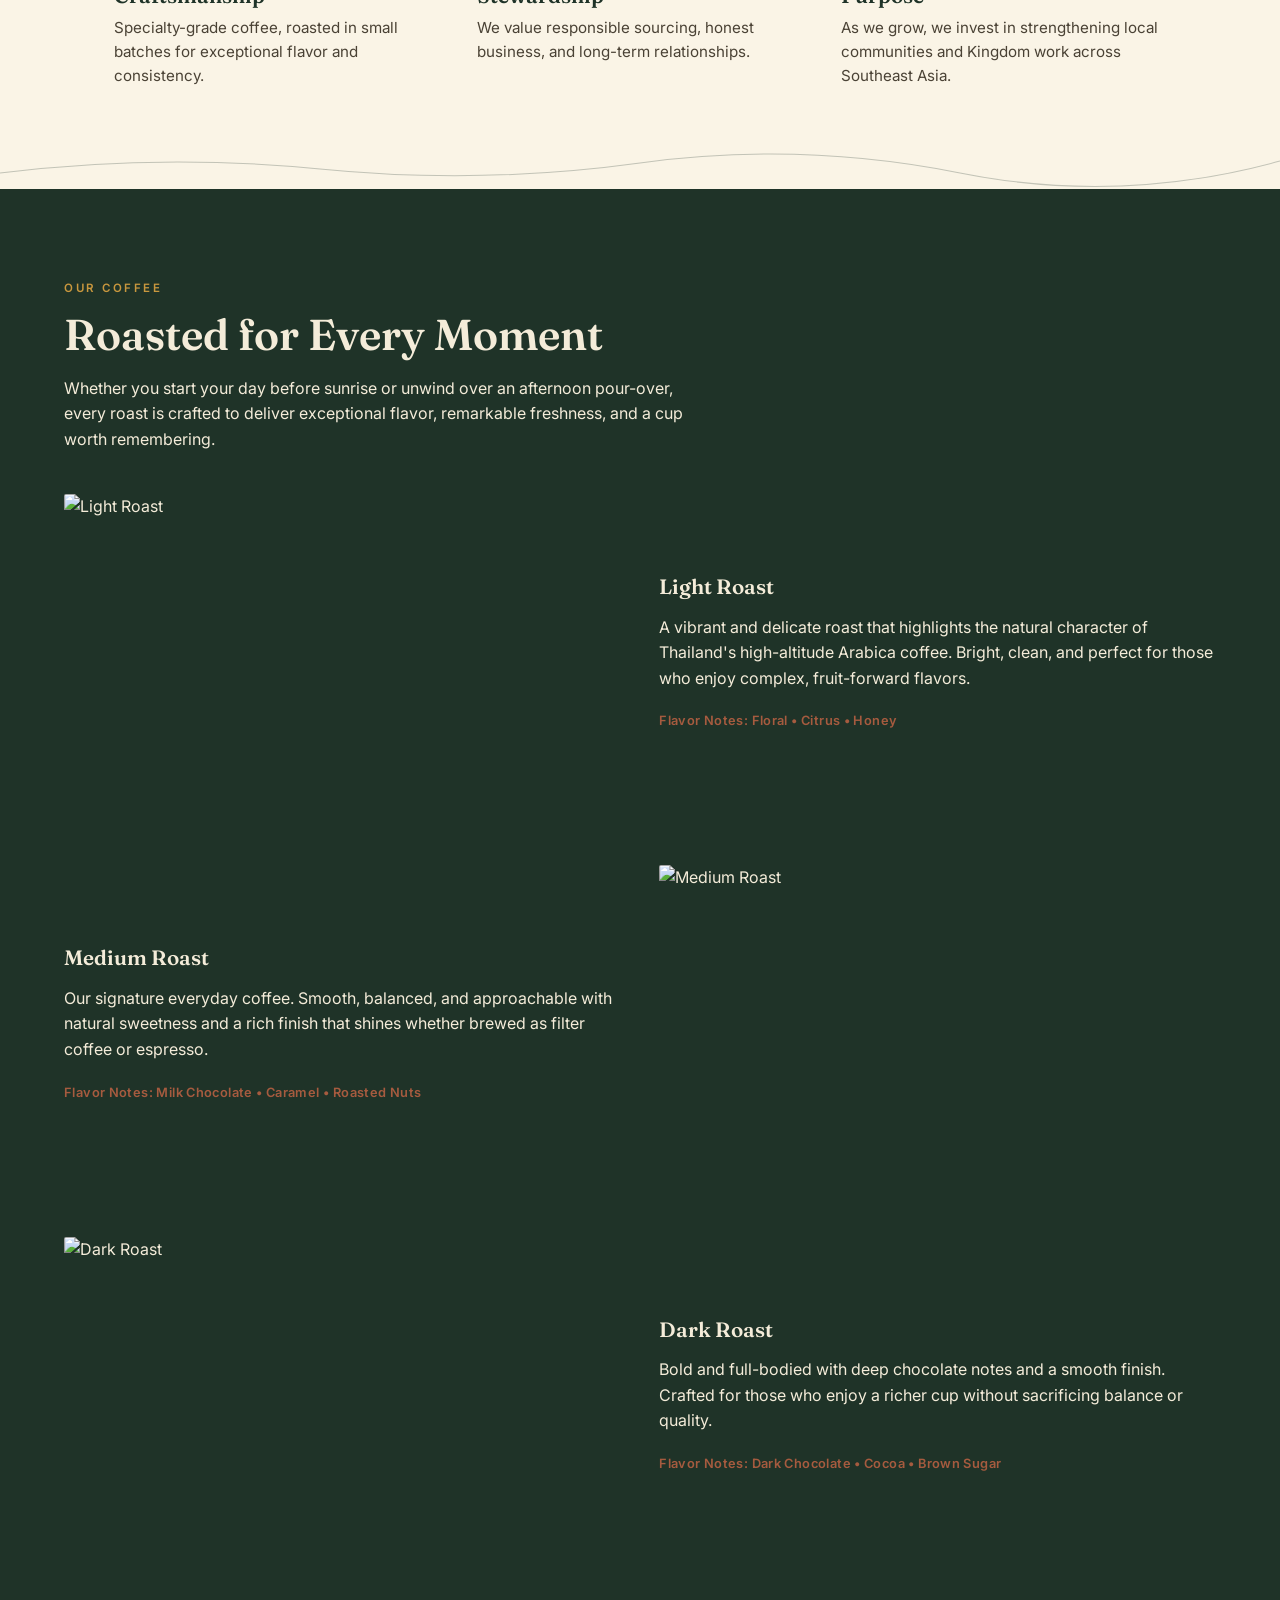
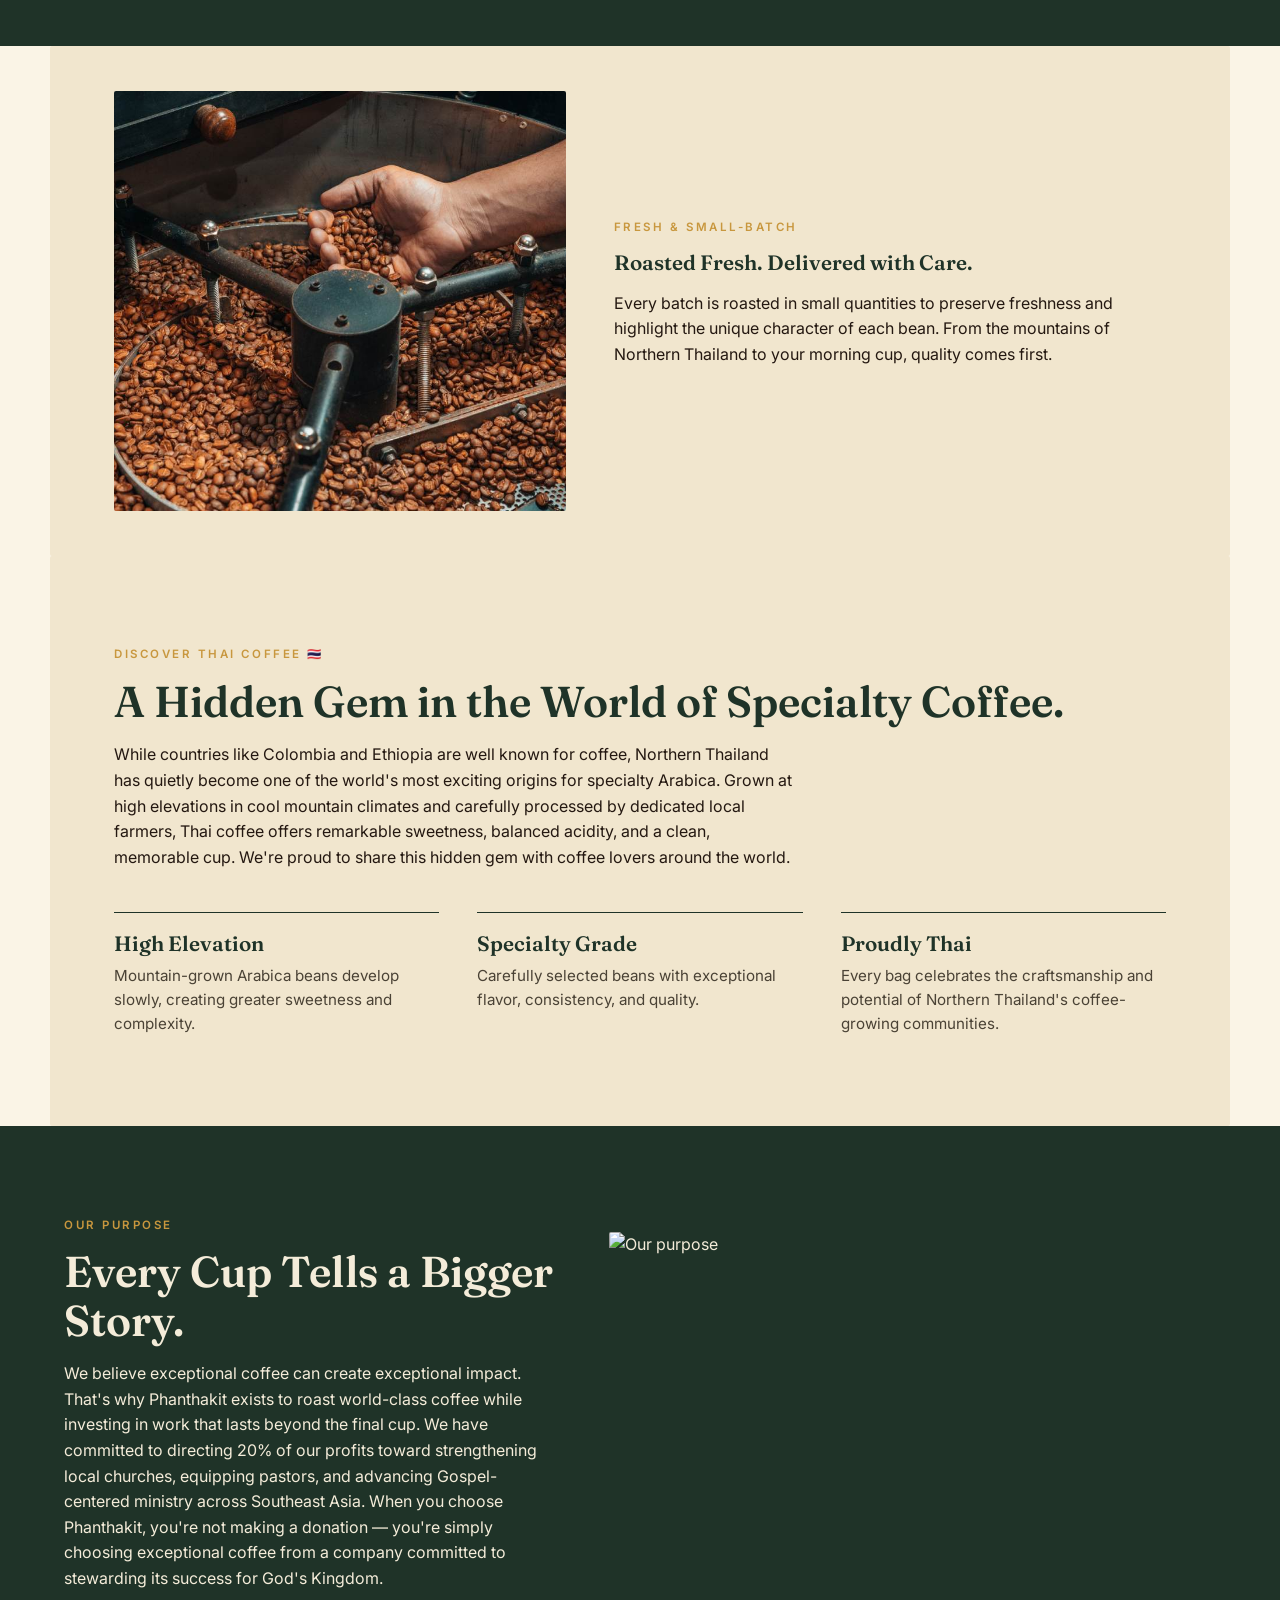
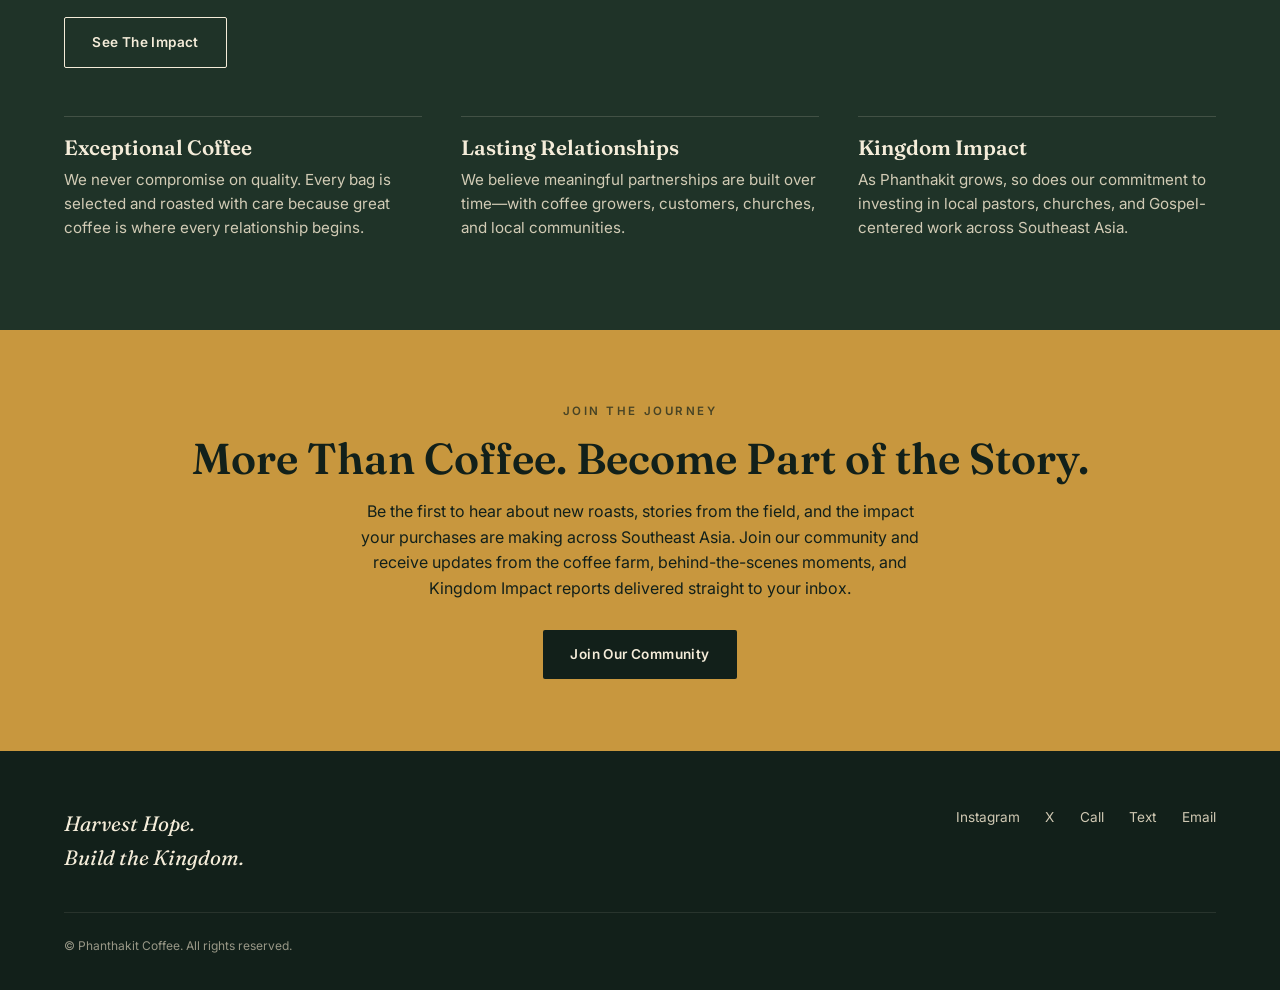
==== commit 80b4ea9a: "Add files via upload" ====
--- a/index.html
+++ b/index.html
@@ -12,11 +12,14 @@
 <header class="site-header">
   <div class="nav-inner">
     <a href="index.html" class="brand">Phanthakit <span>Coffee</span></a>
-    <nav class="primary-nav">
+    <nav class="primary-nav" id="primary-nav">
       <a href="index.html" class="active">Home</a>
       <a href="story.html">Our Story</a>
       <a href="wholesale.html">Wholesale &amp; Export</a>
     </nav>
+    <button class="menu-toggle" id="menu-toggle" aria-label="Toggle navigation menu" aria-expanded="false" aria-controls="primary-nav">
+      <span></span><span></span><span></span>
+    </button>
   </div>
 </header>
 
@@ -191,5 +194,6 @@
   <div class="footer-bottom">&copy; Phanthakit Coffee. All rights reserved.</div>
 </footer>
 
+<script src="script.js" defer></script>
 </body>
 </html>
--- a/style.css
+++ b/style.css
@@ -131,6 +131,30 @@
 nav.primary-nav a:hover,
 nav.primary-nav a.active { color: var(--gold-soft); border-color: var(--gold-soft); }
 
+/* ---------- Mobile menu toggle (hamburger) ---------- */
+.menu-toggle {
+  display: none;
+  flex-direction: column;
+  justify-content: center;
+  gap: 5px;
+  width: 30px;
+  height: 30px;
+  padding: 0;
+  background: none;
+  border: none;
+  cursor: pointer;
+}
+.menu-toggle span {
+  display: block;
+  width: 100%;
+  height: 2px;
+  background: var(--text-light);
+  transition: transform 0.2s ease, opacity 0.2s ease;
+}
+.menu-toggle.active span:nth-child(1) { transform: translateY(7px) rotate(45deg); }
+.menu-toggle.active span:nth-child(2) { opacity: 0; }
+.menu-toggle.active span:nth-child(3) { transform: translateY(-7px) rotate(-45deg); }
+
 /* ---------- Buttons ---------- */
 .btn {
   display: inline-block;
@@ -211,9 +235,21 @@
   overflow: hidden;
   background: var(--forest-deep);
 }
-.hero-image-only img { width: 100%; height: auto; display: block; max-height: 560px; object-fit: cover; object-position: center 35%; }
-@media (max-width: 640px) {
-  .hero-image-only img { max-height: 380px; }
+.hero-image-only img { width: 100%; height: auto; display: block; max-height: 380px; object-fit: cover; object-position: center 35%; }
+
+/* Laptop / desktop only — contain the hero so a tall portrait photo doesn't
+   dominate the whole screen. Phone styles above are untouched. */
+@media (min-width: 641px) {
+  .hero-image-only {
+    max-width: 1180px;
+    margin: 2.2rem auto 0;
+    border-radius: 4px;
+  }
+  .hero-image-only img {
+    max-height: 440px;
+    object-position: center 42%;
+    border-radius: 4px;
+  }
 }
 
 .hero-gallery {
@@ -235,6 +271,7 @@
   margin-top: 2.6rem;
 }
 .feature-grid.two-col { grid-template-columns: repeat(2, 1fr); }
+.feature-grid.four-col { grid-template-columns: repeat(4, 1fr); }
 .feature {
   border-top: 1px solid var(--forest);
   padding-top: 1.2rem;
@@ -336,9 +373,230 @@
   border-top: 1px solid var(--line); font-size: 0.75rem; opacity: 0.6;
 }
 
+/* ---------- Elegant section divider (replaces the wavy contour line) ---------- */
+.ornament-divider {
+  display: flex;
+  align-items: center;
+  justify-content: center;
+  max-width: 260px;
+  margin: 0 auto;
+  padding: 1.6rem 0;
+}
+.ornament-divider::before,
+.ornament-divider::after {
+  content: '';
+  flex: 1;
+  height: 1px;
+  background: linear-gradient(90deg, transparent, var(--gold) 50%, transparent);
+  opacity: 0.7;
+}
+.ornament-divider .mark {
+  width: 7px;
+  height: 7px;
+  margin: 0 1.1rem;
+  background: var(--gold);
+  transform: rotate(45deg);
+  flex-shrink: 0;
+}
+
+/* Utility classes to tighten a section's own padding when a divider,
+   or another section, sits immediately next to it */
+.section--tight-top { padding-top: clamp(1rem, 3vw, 1.8rem) !important; }
+.section--tight-bottom { padding-bottom: clamp(1rem, 3vw, 1.8rem) !important; }
+
 /* ---------- Full-width figure (self-contained infographic images) ---------- */
 .figure-full { max-width: 1180px; margin: 2.4rem auto 0; }
 .figure-full img { width: 100%; height: auto; border-radius: 3px; box-shadow: 0 12px 30px rgba(18,32,26,0.12); }
+
+/* ===========================================================
+   Wholesale page additions
+   =========================================================== */
+
+/* Offer / pricing cards */
+.offer-grid {
+  display: grid;
+  grid-template-columns: repeat(4, 1fr);
+  gap: 1.6rem;
+  margin-top: 2.6rem;
+}
+.offer-card {
+  background: var(--cream-soft);
+  border: 1px solid rgba(31,51,40,0.1);
+  border-radius: 3px;
+  padding: 1.8rem 1.6rem;
+}
+.section--dark .offer-card {
+  background: rgba(244,236,217,0.05);
+  border-color: var(--line);
+}
+.offer-card h3 { font-size: 1.05rem; margin-bottom: 0.7rem; }
+.offer-card p { font-size: 0.92rem; margin-bottom: 0.9rem; }
+.offer-card .offer-tag {
+  display: inline-block;
+  font-size: 0.75rem;
+  font-weight: 600;
+  letter-spacing: 0.03em;
+  color: var(--clay);
+  border-top: 1px solid rgba(31,51,40,0.15);
+  padding-top: 0.7rem;
+  margin-top: 0.2rem;
+}
+.section--dark .offer-card .offer-tag { color: var(--gold-soft); border-top-color: var(--line); }
+.offer-card ul { list-style: none; padding: 0; margin: 0.8rem 0 0; font-size: 0.88rem; }
+.offer-card ul li { padding: 0.2rem 0; opacity: 0.85; }
+
+/* Coffee profile card */
+.coffee-card {
+  display: grid;
+  grid-template-columns: 1.05fr 0.95fr;
+  gap: 2.6rem;
+  margin-top: 2.6rem;
+  padding-top: 2.6rem;
+  border-top: 1px solid var(--line);
+}
+.coffee-card:first-of-type { border-top: none; padding-top: 0; margin-top: 2rem; }
+.coffee-number {
+  font-family: var(--display);
+  font-style: italic;
+  color: var(--gold-soft);
+  font-size: 1rem;
+  display: block;
+  margin-bottom: 0.4rem;
+}
+.coffee-card h3 { font-size: 1.9rem; margin-bottom: 0.2rem; }
+.coffee-card .coffee-subtitle {
+  font-size: 0.85rem;
+  letter-spacing: 0.03em;
+  color: var(--gold-soft);
+  text-transform: uppercase;
+  font-weight: 600;
+  margin-bottom: 1rem;
+  display: block;
+}
+.spec-list { list-style: none; margin: 1.4rem 0; padding: 0; display: grid; grid-template-columns: 1fr 1fr; gap: 0.6rem 1.2rem; font-size: 0.88rem; }
+.spec-list li { display: flex; justify-content: space-between; gap: 0.6rem; border-bottom: 1px dashed var(--line); padding-bottom: 0.4rem; }
+.spec-list li span:first-child { opacity: 0.65; }
+.spec-list li span:last-child { font-weight: 600; text-align: right; }
+
+.tag-pills { display: flex; flex-wrap: wrap; gap: 0.5rem; margin: 1rem 0; }
+.tag-pill {
+  font-size: 0.78rem;
+  padding: 0.35rem 0.85rem;
+  border: 1px solid var(--gold-soft);
+  color: var(--gold-soft);
+  border-radius: 20px;
+  letter-spacing: 0.02em;
+}
+
+.cup-character { list-style: none; margin: 1.2rem 0; padding: 0; display: grid; gap: 0.5rem; font-size: 0.9rem; }
+.cup-character li strong { color: var(--gold-soft); font-weight: 600; margin-right: 0.4rem; }
+
+/* Process steps */
+.process-steps { display: grid; grid-template-columns: repeat(5, 1fr); gap: 1.6rem; margin-top: 2.6rem; counter-reset: step; }
+.process-step { position: relative; padding-top: 2.6rem; }
+.process-step::before {
+  counter-increment: step;
+  content: counter(step, decimal-leading-zero);
+  font-family: var(--display);
+  font-size: 1.6rem;
+  color: var(--gold);
+  display: block;
+  position: absolute;
+  top: 0; left: 0;
+}
+.process-step h3 { font-size: 1rem; margin-bottom: 0.4rem; }
+.process-step p { font-size: 0.88rem; opacity: 0.85; margin: 0; }
+
+/* FAQ accordion (native, no JS needed) */
+.faq-list { margin-top: 2.2rem; border-top: 1px solid var(--line); }
+.faq-item { border-bottom: 1px solid var(--line); }
+.faq-item summary {
+  cursor: pointer;
+  list-style: none;
+  padding: 1.2rem 0;
+  font-family: var(--display);
+  font-weight: 600;
+  font-size: 1.05rem;
+  color: var(--forest);
+  display: flex;
+  justify-content: space-between;
+  align-items: center;
+  gap: 1rem;
+}
+.section--dark .faq-item summary { color: var(--text-light); }
+.faq-item summary::-webkit-details-marker { display: none; }
+.faq-item summary::after {
+  content: '+';
+  font-family: var(--body);
+  font-size: 1.4rem;
+  color: var(--gold);
+  flex-shrink: 0;
+  transition: transform 0.2s ease;
+}
+.faq-item[open] summary::after { transform: rotate(45deg); }
+.faq-item p { padding-bottom: 1.3rem; margin: 0; max-width: 680px; }
+
+/* Export spec box */
+.spec-box {
+  background: var(--cream);
+  border-left: 3px solid var(--gold);
+  padding: 1.6rem 1.8rem;
+  margin-top: 1.8rem;
+  border-radius: 2px;
+}
+.spec-box .spec-list { grid-template-columns: 1fr 1fr; margin: 0; }
+.spec-note { font-size: 0.82rem; opacity: 0.7; margin-top: 1rem; font-style: italic; }
+
+/* Contact form */
+.contact-form { margin-top: 2.6rem; display: grid; gap: 1.3rem; max-width: 760px; }
+.form-row { display: grid; grid-template-columns: 1fr 1fr; gap: 1.3rem; }
+.form-field { display: flex; flex-direction: column; gap: 0.4rem; }
+.form-field label { font-size: 0.82rem; font-weight: 600; letter-spacing: 0.02em; color: var(--forest); }
+.section--dark .form-field label { color: var(--text-light); }
+.form-field input,
+.form-field select,
+.form-field textarea {
+  font-family: var(--body);
+  font-size: 0.92rem;
+  padding: 0.75rem 0.9rem;
+  border: 1px solid rgba(31,51,40,0.25);
+  border-radius: 2px;
+  background: var(--cream-soft);
+  color: var(--ink);
+}
+.section--dark .form-field input,
+.section--dark .form-field select,
+.section--dark .form-field textarea {
+  background: rgba(244,236,217,0.06);
+  border-color: var(--line);
+  color: var(--text-light);
+}
+.form-field textarea { resize: vertical; min-height: 110px; }
+.form-note { font-size: 0.82rem; opacity: 0.65; margin-top: -0.4rem; }
+
+/* Simple centered stat callout */
+.stat-callout {
+  text-align: center;
+  padding: 1.6rem 2rem;
+  border: 1px solid var(--gold);
+  border-radius: 3px;
+  margin: 1.8rem 0;
+  font-family: var(--display);
+  font-size: 1.15rem;
+  color: var(--gold-soft);
+}
+
+@media (max-width: 900px) {
+  .offer-grid { grid-template-columns: repeat(2, 1fr); }
+  .coffee-card { grid-template-columns: 1fr; }
+  .process-steps { grid-template-columns: repeat(2, 1fr); }
+  .form-row { grid-template-columns: 1fr; }
+}
+@media (max-width: 560px) {
+  .offer-grid { grid-template-columns: 1fr; }
+  .process-steps { grid-template-columns: 1fr; }
+  .spec-list, .spec-box .spec-list { grid-template-columns: 1fr; }
+}
 
 /* ---------- Wholesale-specific ---------- */
 .stat-row { display: flex; gap: clamp(2rem, 6vw, 4.5rem); flex-wrap: wrap; margin-top: 2.4rem; }
@@ -348,8 +606,27 @@
 
 /* ---------- Responsive ---------- */
 @media (max-width: 860px) {
-  nav.primary-nav { display: none; }
-  .feature-grid, .feature-grid.two-col { grid-template-columns: 1fr; gap: 1.8rem; }
+  .menu-toggle { display: flex; }
+  header.site-header { position: sticky; }
+  nav.primary-nav {
+    display: none;
+    position: absolute;
+    top: 100%;
+    left: 0;
+    right: 0;
+    flex-direction: column;
+    gap: 0;
+    background: var(--forest-deep);
+    border-top: 1px solid var(--line);
+    padding: 0.5rem clamp(1.5rem, 6vw, 4rem) 1.2rem;
+  }
+  nav.primary-nav.open { display: flex; }
+  nav.primary-nav a {
+    padding: 0.9rem 0;
+    border-bottom: 1px solid var(--line);
+    font-size: 0.95rem;
+  }
+  .feature-grid, .feature-grid.two-col, .feature-grid.four-col { grid-template-columns: 1fr; gap: 1.8rem; }
   .roast-card, .roast-card:nth-child(even) .roast-img { grid-template-columns: 1fr; order: initial; }
   .media-block, .media-block.reverse .media-block-img { grid-template-columns: 1fr; order: initial; }
   .media-block-img img { height: 280px; }
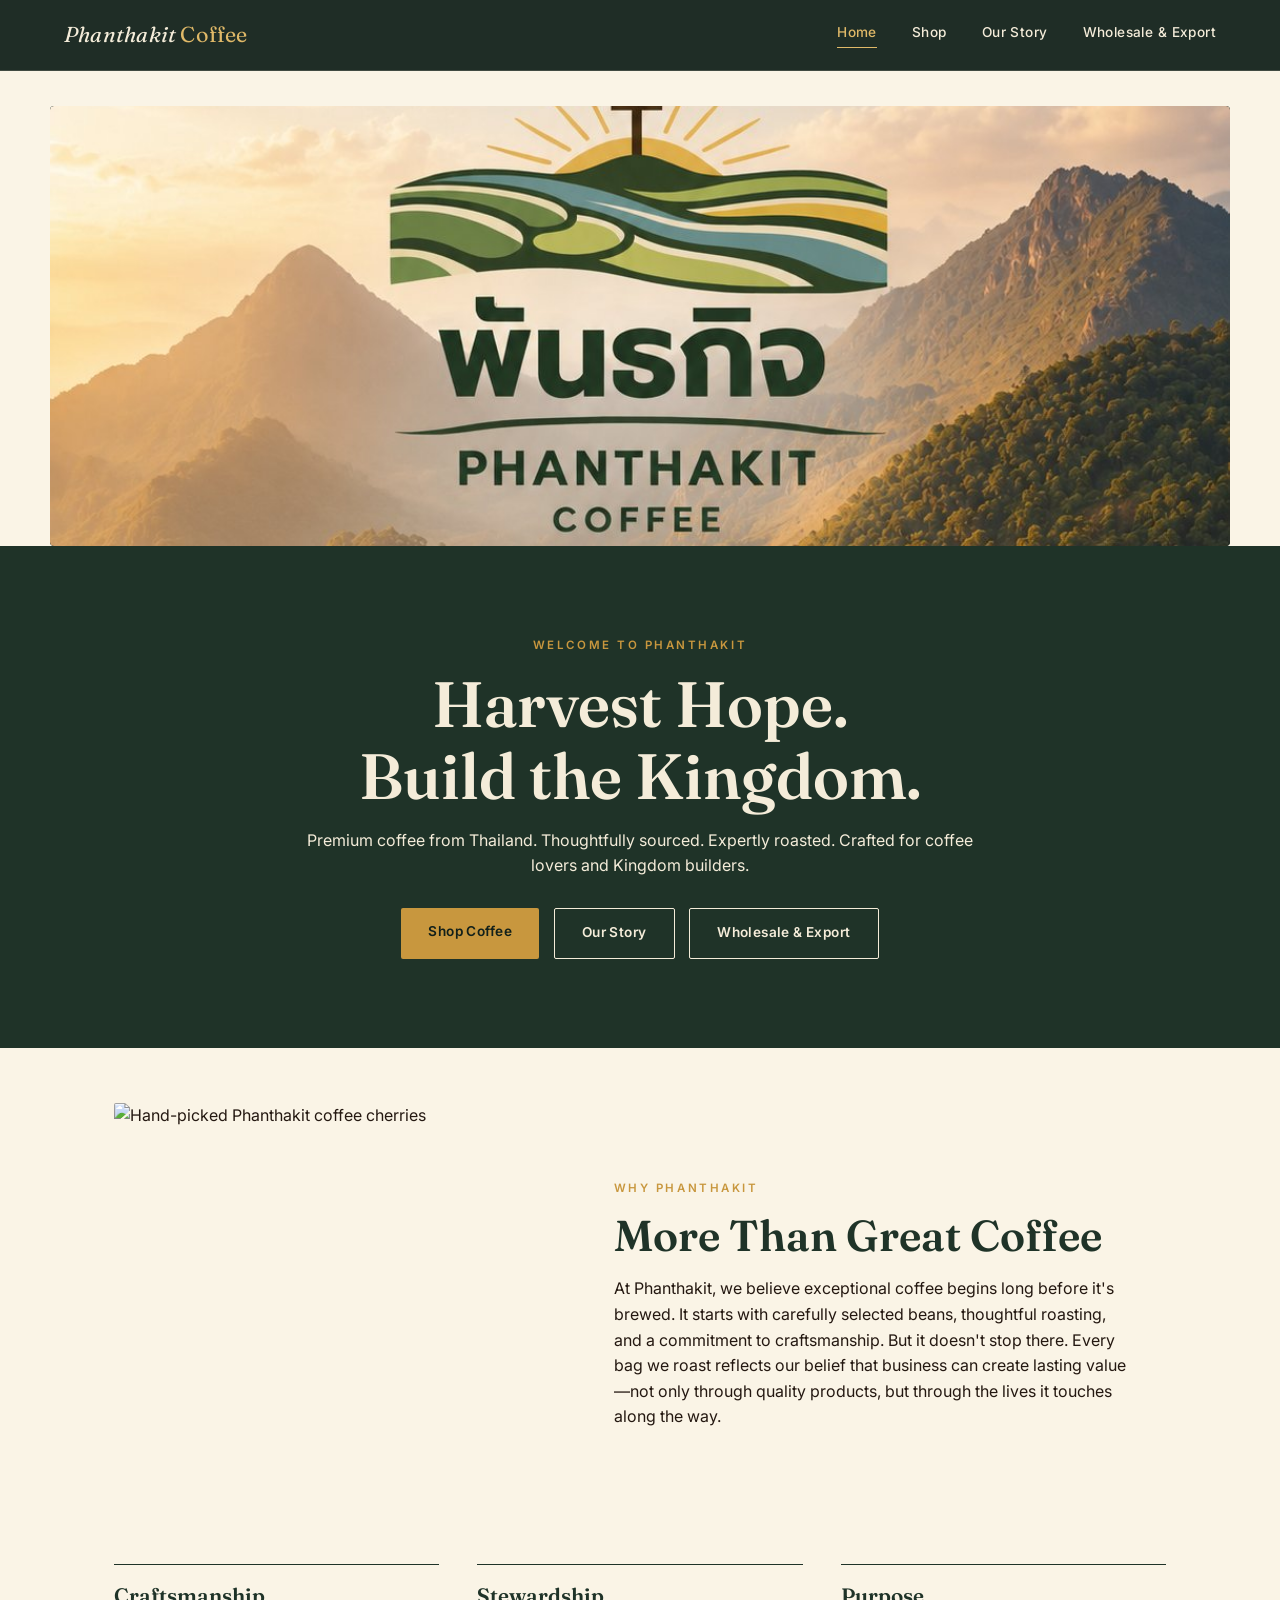
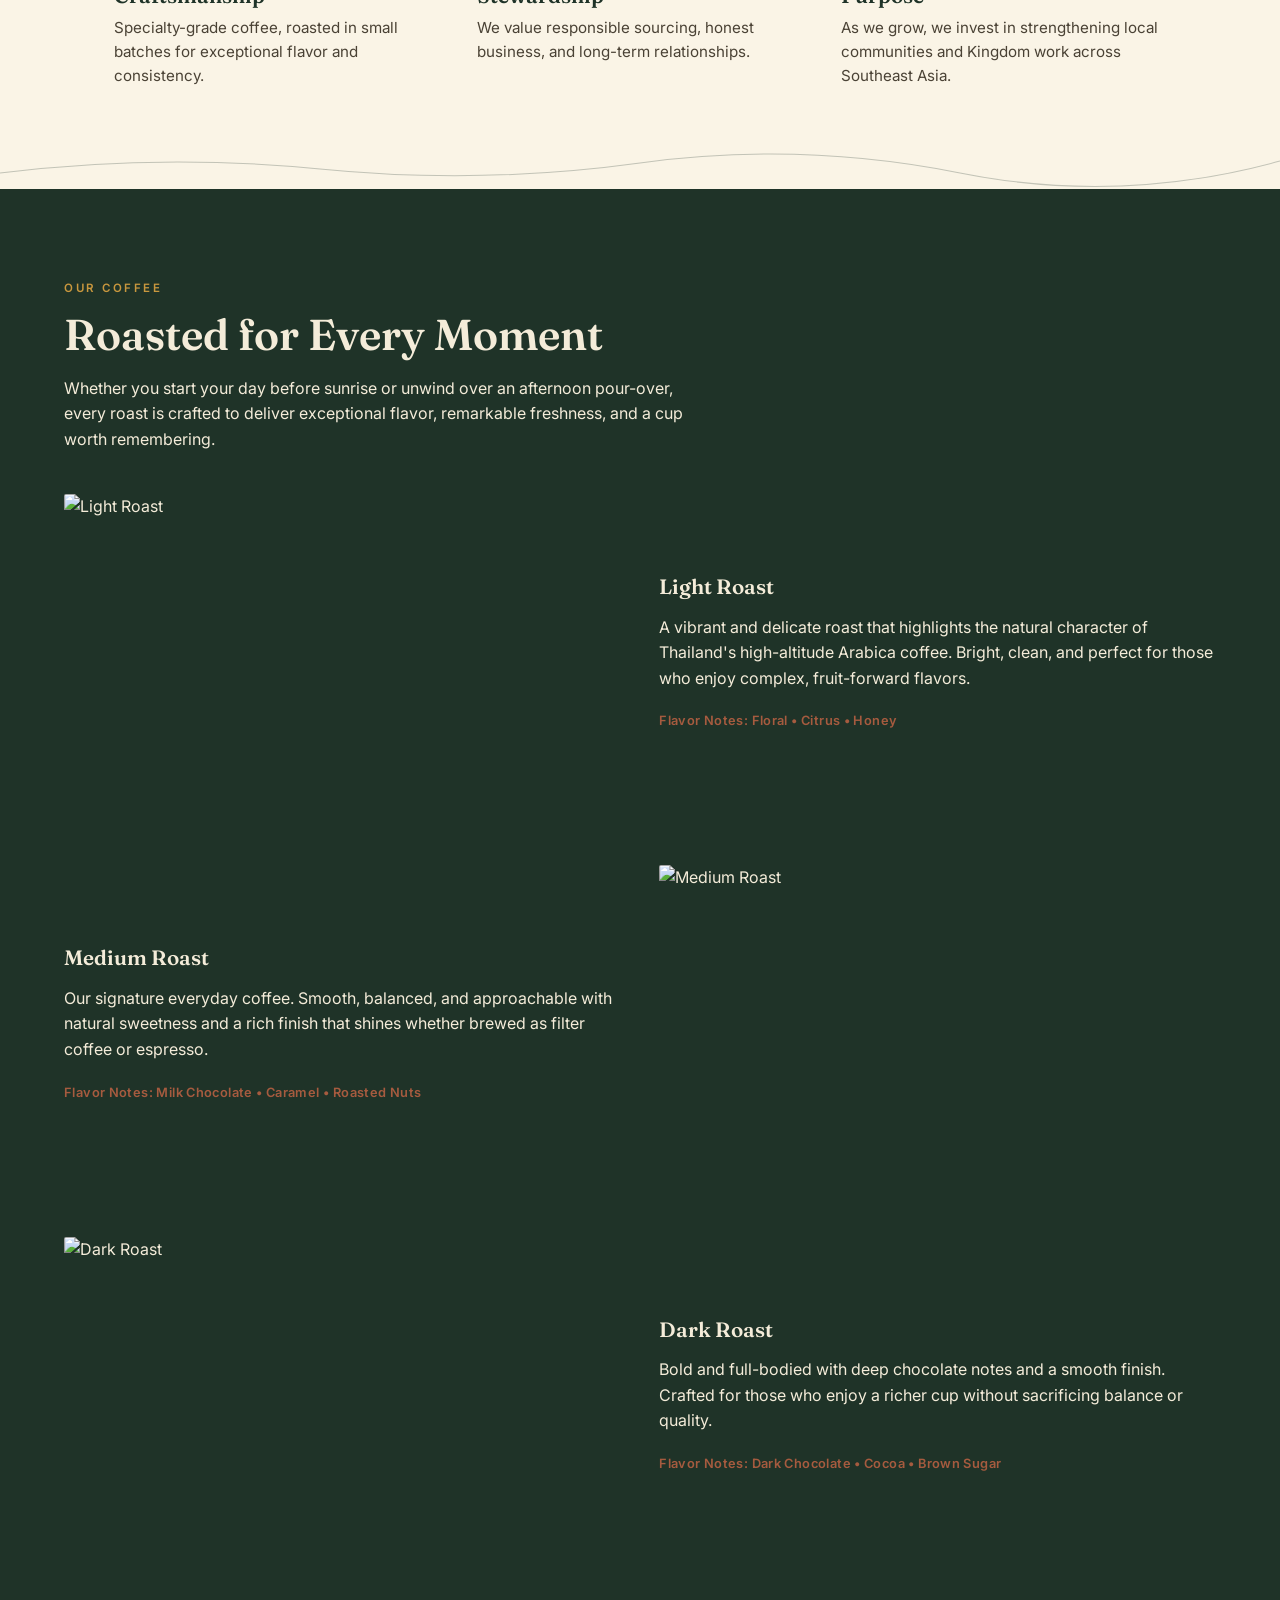
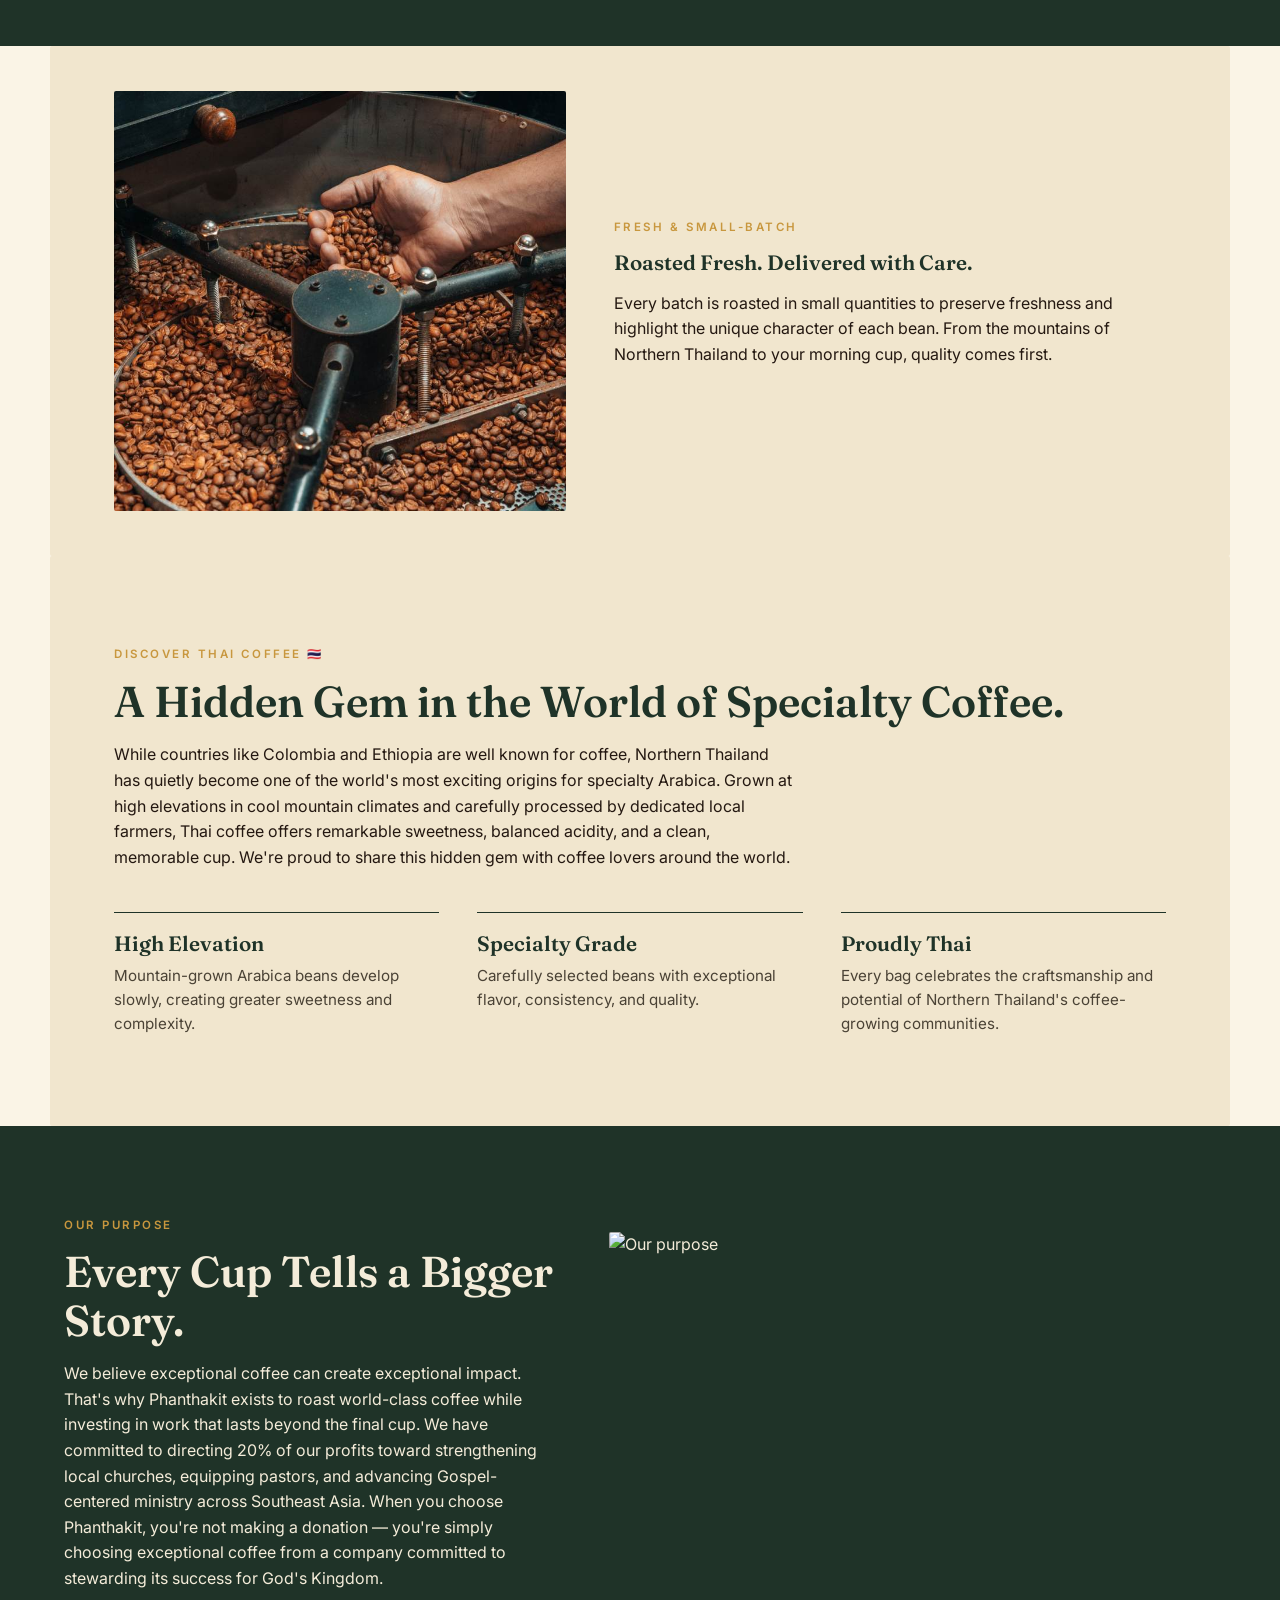
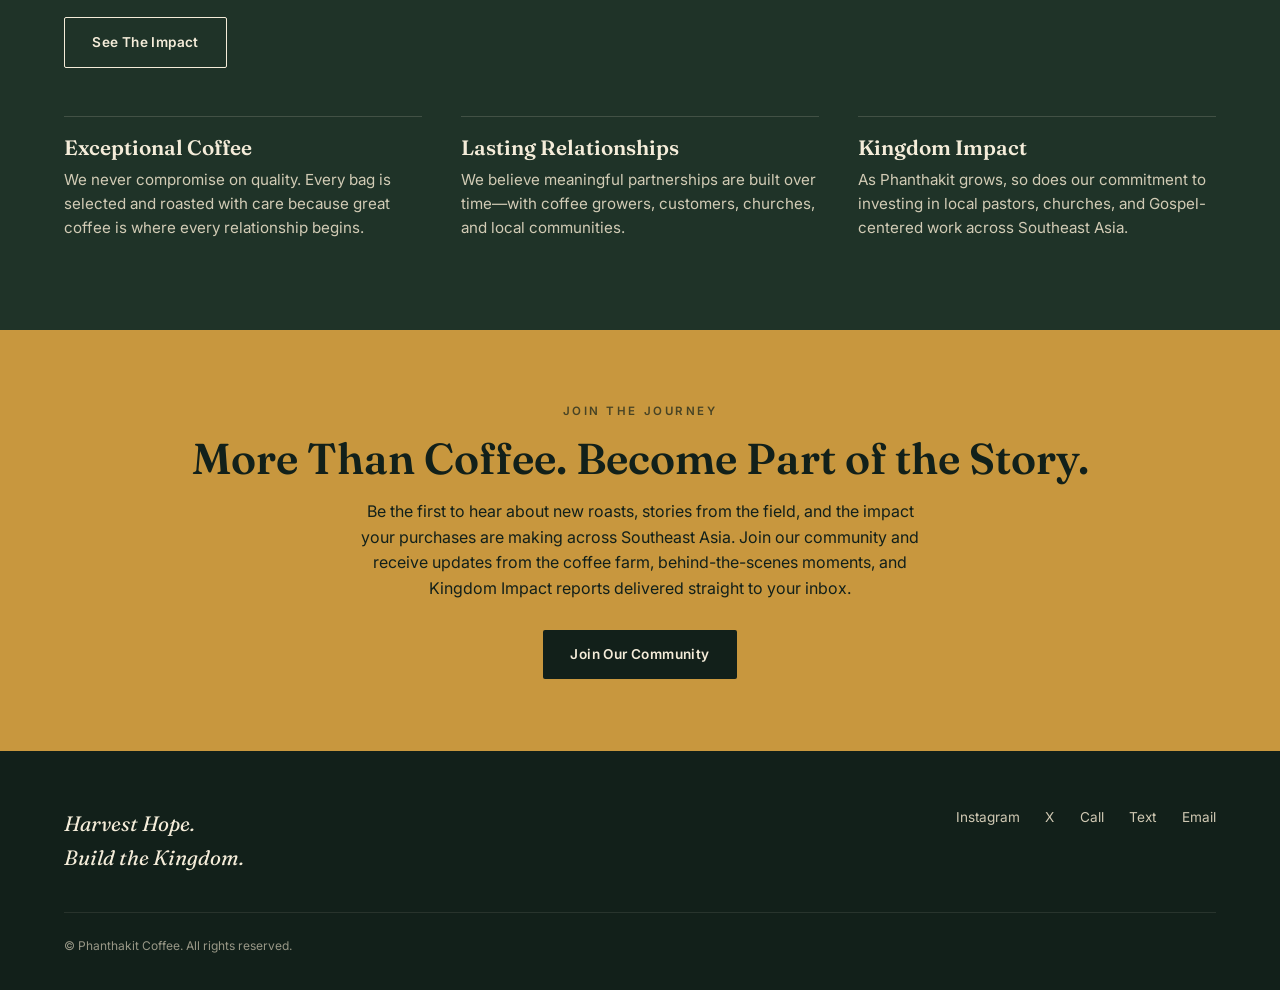
==== commit 4e0ae47f: "Add files via upload" ====
--- a/index.html
+++ b/index.html
@@ -14,6 +14,7 @@
     <a href="index.html" class="brand">Phanthakit <span>Coffee</span></a>
     <nav class="primary-nav" id="primary-nav">
       <a href="index.html" class="active">Home</a>
+      <a href="shop.html">Shop</a>
       <a href="story.html">Our Story</a>
       <a href="wholesale.html">Wholesale &amp; Export</a>
     </nav>
@@ -33,7 +34,7 @@
     <h1>Harvest Hope.<br>Build the Kingdom.</h1>
     <p class="lede" style="margin:0 auto;">Premium coffee from Thailand. Thoughtfully sourced. Expertly roasted. Crafted for coffee lovers and Kingdom builders.</p>
     <div class="btn-row" style="justify-content:center;">
-      <a href="#" class="btn btn-primary">Shop Coffee</a>
+      <a href="shop.html" class="btn btn-primary">Shop Coffee</a>
       <a href="story.html" class="btn btn-outline">Our Story</a>
       <a href="wholesale.html" class="btn btn-outline">Wholesale &amp; Export</a>
     </div>
--- a/style.css
+++ b/style.css
@@ -249,6 +249,12 @@
     max-height: 440px;
     object-position: center 42%;
     border-radius: 4px;
+  }
+  /* Wide hero photos with baked-in text at both top and bottom (e.g. wholesale)
+     should never be cropped — show the full image instead. */
+  .hero-image-only.hero-wide img {
+    max-height: none;
+    height: auto;
   }
 }
 
@@ -596,6 +602,86 @@
   .offer-grid { grid-template-columns: 1fr; }
   .process-steps { grid-template-columns: 1fr; }
   .spec-list, .spec-box .spec-list { grid-template-columns: 1fr; }
+}
+
+/* ===========================================================
+   Shop page — product grid + PayPal cart forms
+   =========================================================== */
+.product-grid {
+  display: grid;
+  grid-template-columns: repeat(3, 1fr);
+  gap: 1.8rem;
+  margin-top: 2.4rem;
+}
+.product-card {
+  background: var(--cream-soft);
+  border: 1px solid rgba(31,51,40,0.1);
+  border-radius: 3px;
+  overflow: hidden;
+  display: flex;
+  flex-direction: column;
+}
+.product-card img { width: 100%; height: 200px; object-fit: cover; }
+.product-card-body { padding: 1.3rem 1.4rem 1.5rem; display: flex; flex-direction: column; flex: 1; }
+.product-card h3 { font-size: 1.1rem; margin-bottom: 0.4rem; }
+.product-card p { font-size: 0.88rem; margin-bottom: 0.8rem; flex: 1; }
+.product-price {
+  font-family: var(--display);
+  font-size: 1.2rem;
+  color: var(--clay);
+  margin-bottom: 0.9rem;
+  display: block;
+}
+.product-card form { margin: 0; }
+.product-card button {
+  width: 100%;
+  font-family: var(--body);
+  font-size: 0.85rem;
+  font-weight: 600;
+  letter-spacing: 0.02em;
+  padding: 0.75rem 1rem;
+  border-radius: 2px;
+  border: none;
+  background: var(--forest);
+  color: var(--text-light);
+  cursor: pointer;
+  transition: background 0.15s ease;
+}
+.product-card button:hover { background: var(--forest-deep); }
+
+.cart-bar {
+  position: sticky;
+  bottom: 0;
+  z-index: 30;
+  background: var(--forest-deep);
+  border-top: 1px solid var(--line);
+  padding: 1rem clamp(1.5rem, 6vw, 4rem);
+  display: flex;
+  align-items: center;
+  justify-content: space-between;
+  gap: 1rem;
+  flex-wrap: wrap;
+}
+.cart-bar p { color: var(--cream); font-size: 0.85rem; margin: 0; }
+.cart-bar form { margin: 0; }
+.cart-bar button {
+  font-family: var(--body);
+  font-size: 0.85rem;
+  font-weight: 600;
+  letter-spacing: 0.02em;
+  padding: 0.8rem 1.6rem;
+  border-radius: 2px;
+  border: none;
+  background: var(--gold);
+  color: var(--forest-deep);
+  cursor: pointer;
+}
+
+@media (max-width: 900px) {
+  .product-grid { grid-template-columns: repeat(2, 1fr); }
+}
+@media (max-width: 560px) {
+  .product-grid { grid-template-columns: 1fr; }
 }
 
 /* ---------- Wholesale-specific ---------- */
